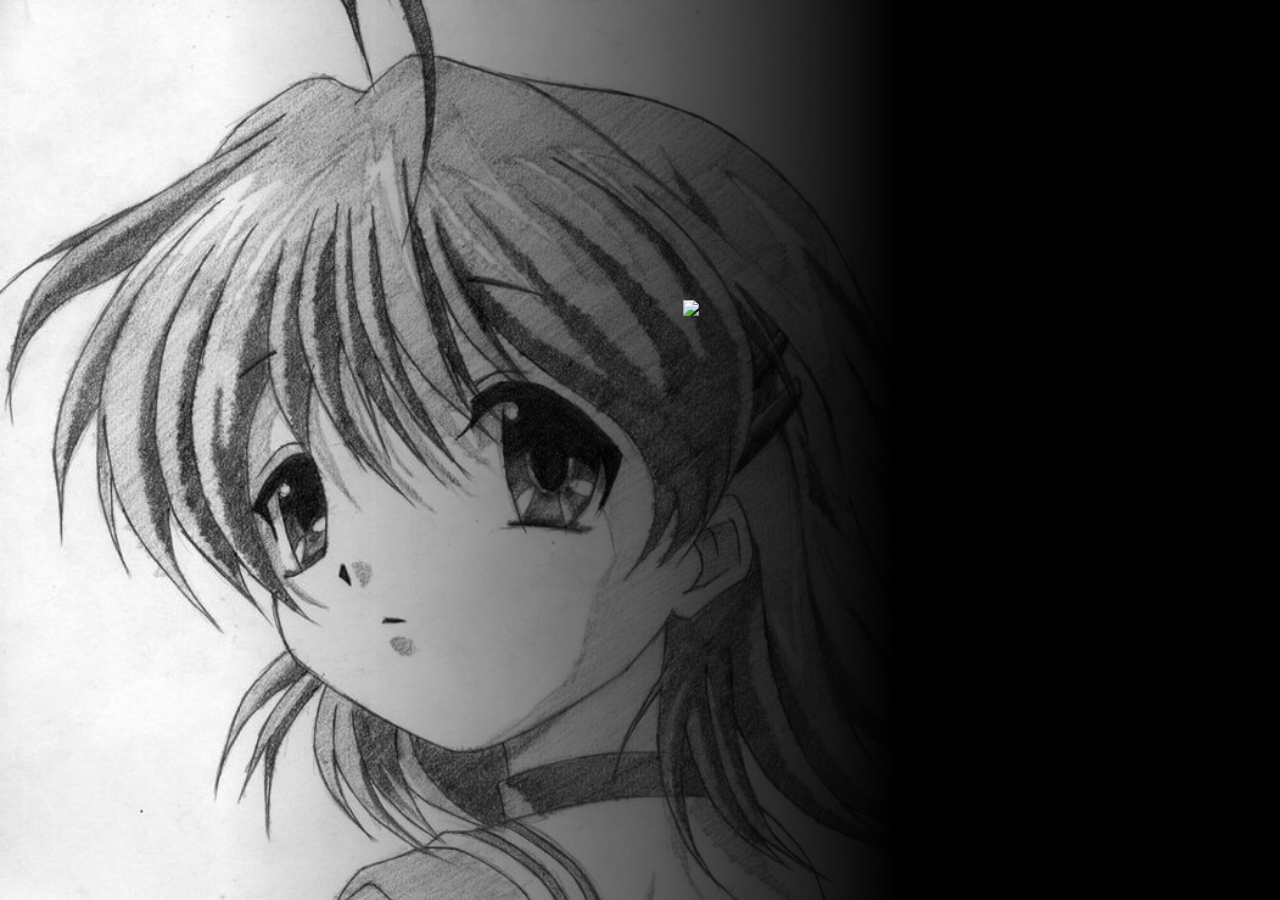
==== index.html @ e8d38710 "Add files via upload" ====
<!DOCTYPE html>
<html lang="en">
<head>
    <meta charset="UTF-8">
    <meta name="viewport" content="width=device-width, initial-scale=1.0">
    <title>Clannad - Landing Page</title>
    <link rel="stylesheet" href="style.css">
</head>
<body>
    <img src="Logo.png" id="Logo">
</body>
</html>
---- style.css ----
html,body{
    width: 100%;
    height: 100%;
    padding: 0;
    margin: 0;
    
}

@media only screen and (max-width:1366px){
body{
    background: linear-gradient(to right,transparent 25%,black),url(BG.jpg) no-repeat;
    background-color: black;
    background-size: 50%;

    
}

#Logo{
    margin: 100px 800px;
}
}

@media only screen and (max-width:740px) and (orientation:landscape){
    body{
        background: linear-gradient(to right,transparent 25%,black),url(BG.jpg) no-repeat;
        background-color: black;
        background-size: 50%;
    
        
    }
    
    #Logo{
        width: 50%;
        margin: 100px 360px;
    }
    }

@media only screen and (max-width:915px) and (orientation:landscape){
    body{
            background: linear-gradient(to right,transparent 25%,black),url(BG.jpg) no-repeat;
            background-color: black;
            background-size: 50%;
        
            
        }
        
    #Logo{
            width: 50%;
            margin: 100px 460px;
        }
    }

@media only screen and (max-width:1024px) and (orientation:landscape){
        body{
            background: linear-gradient(to right,transparent 25%,black),url(BG.jpg) no-repeat;
            background-color: black;
            background-size: 60%;
        
            
        }
        
        #Logo{
            width: 50%;
            margin: 256px 512px;
        }
        }

@media only screen and (max-width:1180px) and (orientation:landscape){
            body{
                background: linear-gradient(to right,transparent 25%,black),url(BG.jpg) no-repeat;
                background-color: black;
                background-size: 60%;
            
                
            }
            
            #Logo{
                width: 50%;
                margin: 256px 590px;
            }
            }

@media only screen and (max-width:1366px) and (orientation:landscape){
                body{
                    background: linear-gradient(to right,transparent 25%,black),url(BG.jpg) no-repeat;
                    background-color: black;
                    background-size: 70%;
                
                    
                }
                
                #Logo{
                    width: 50%;
                    margin: 300px 683px;
                }
                }

@media only screen and (width:882px) and (orientation:landscape){
                    body{
                        background: linear-gradient(to right,transparent 25%,black),url(BG.jpg) no-repeat;
                        background-color: black;
                        background-size: 40%;
                    
                        
                    }
                    
                    #Logo{
                        width: 50%;
                        margin: 100px 365px;
                    }
                    }

@media only screen and (width:720px) and (orientation:landscape){
                        body{
                            background: linear-gradient(to right,transparent 25%,black),url(BG.jpg) no-repeat;
                            background-color: black;
                            background-size: 70%;
                        
                            
                        }
                        
                        #Logo{
                            width: 40%;
                            margin: 100px 415px;
                        }
                        }

@media only screen and (max-width:320px){
                            body{
                                background: linear-gradient(to right,transparent 25%,black),url(BG.jpg) no-repeat;
                                background-color: black;
                                background-size: 130%;
                            
                                
                            }
                            
                            #Logo{
                                width: 50%;
                                margin: 10px 150px
                            }
                            }

@media only screen and (max-width:425px){
                                body{
                                    background: linear-gradient(to right,transparent 25%,black),url(BG.jpg) no-repeat;
                                    background-color: black;
                                    background-size: 80%;
                                
                                    
                                }
                                
                                #Logo{
                                    width: 50%;
                                    margin: 75px 180px;
                                }
                                }
@media only screen and (max-width:768px){
                                    body{
                                        background: linear-gradient(to right,transparent 25%,black),url(BG.jpg) no-repeat;
                                        background-color: black;
                                        background-size: 40%;
                                    
                                        
                                    }
                                    
                                    #Logo{
                                        width: 50%;
                                        margin: 75px 350px;
                                    }
                                    }
@media only screen and (max-width:1024px){
                                        body{
                                            background: linear-gradient(to right,transparent 25%,black),url(BG.jpg) no-repeat;
                                            background-color: black;
                                            background-size: 30%;
                                        
                                            
                                        }
                                        
                                        #Logo{
                                            width: 50%;
                                            margin: 75px 400px;
                                        }
                                        }
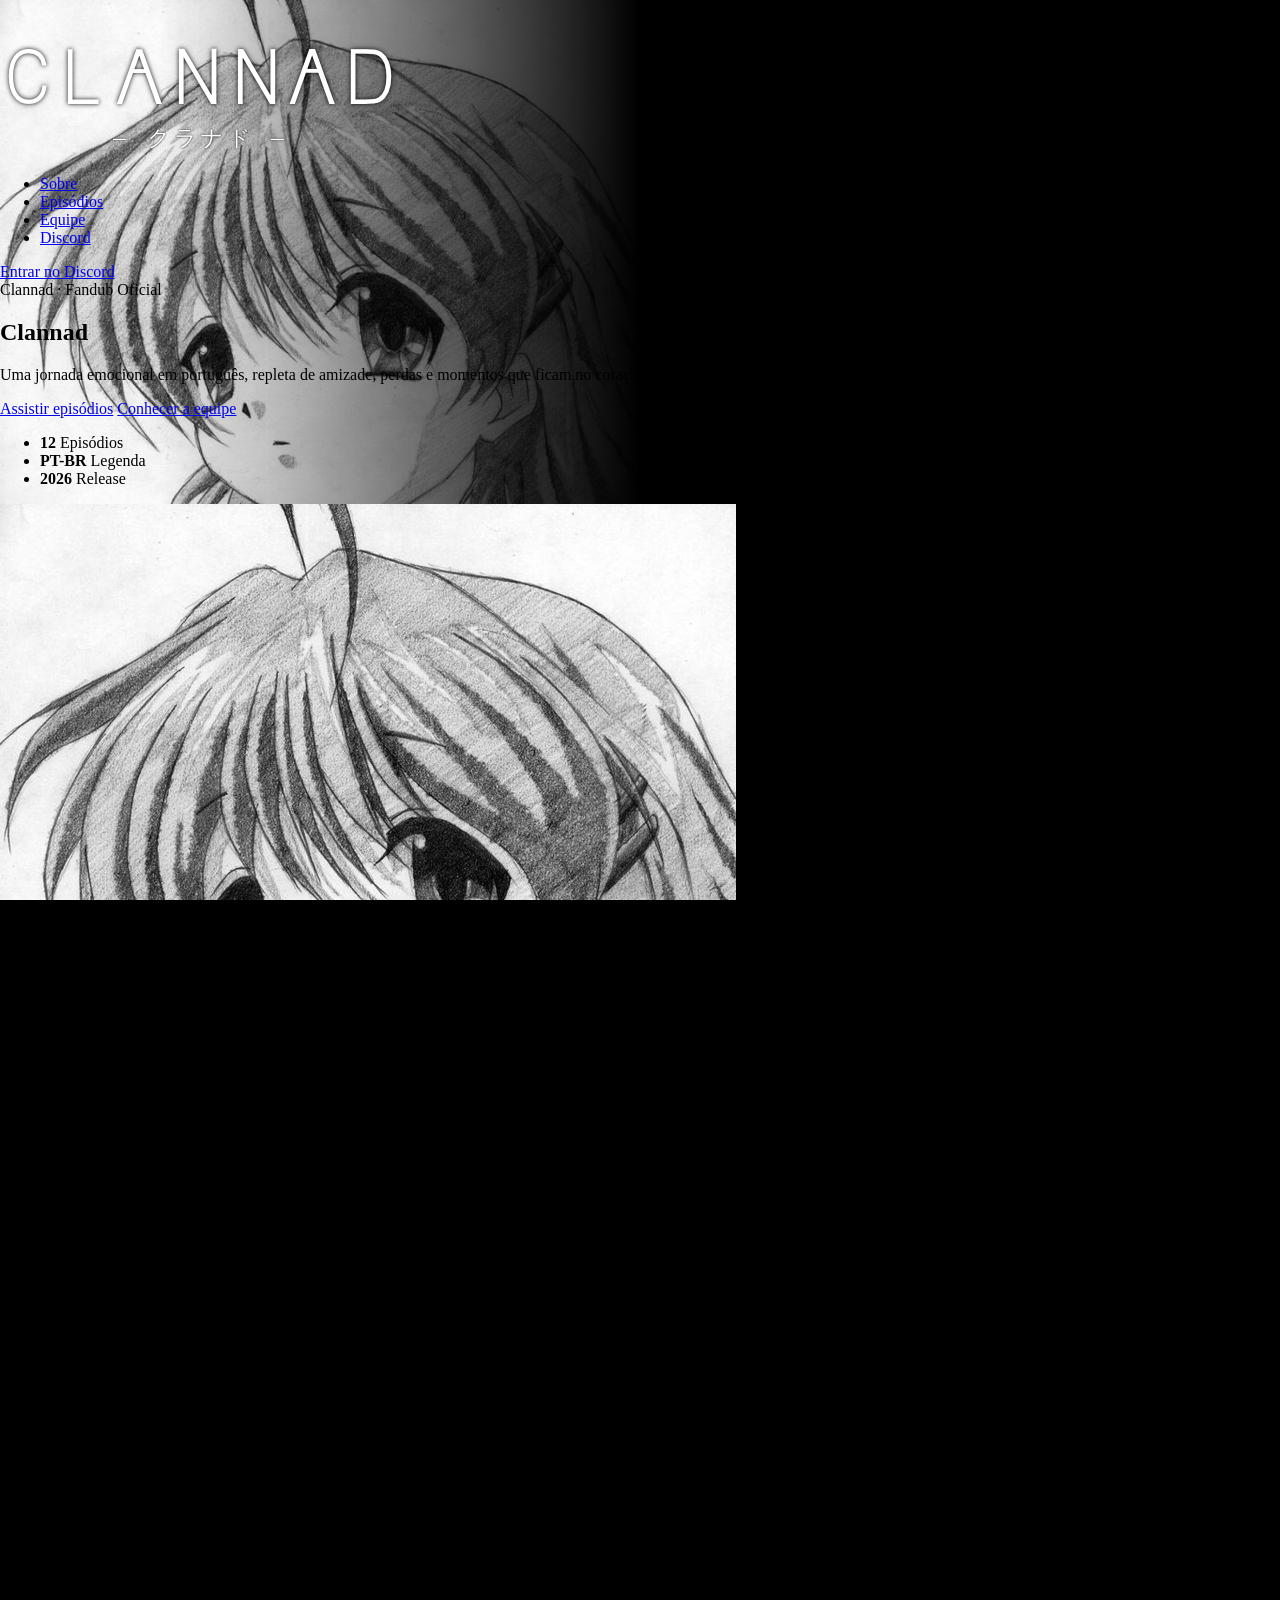
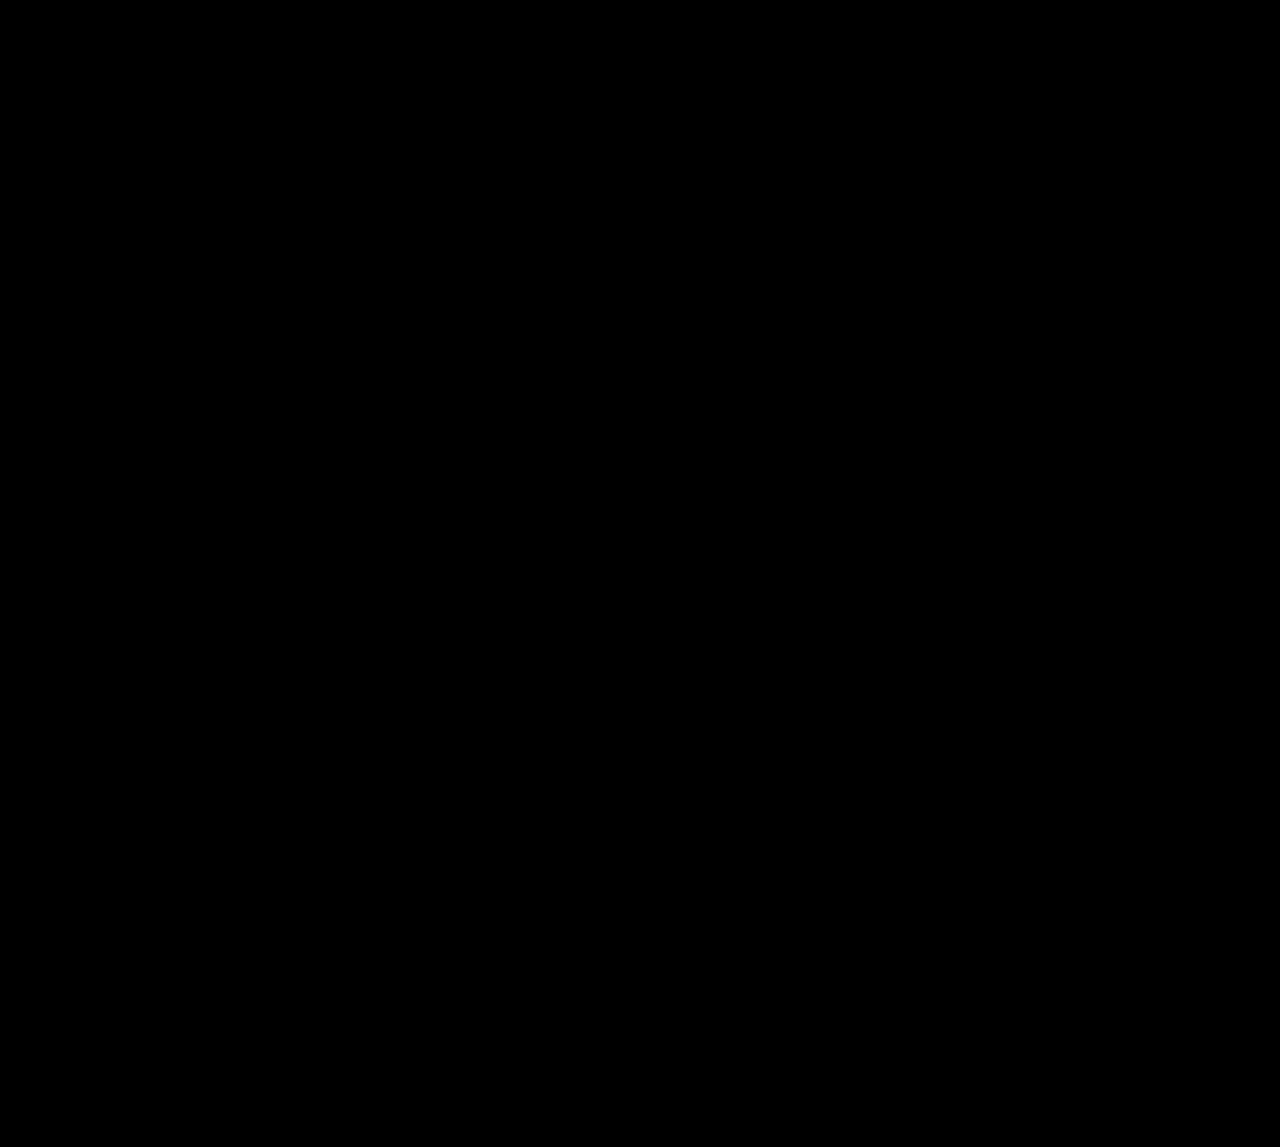
==== commit 78e573fb: "Update index.html" ====
--- a/index.html
+++ b/index.html
@@ -1,12 +1,166 @@
 <!DOCTYPE html>
-<html lang="en">
+<html lang="pt-BR">
 <head>
     <meta charset="UTF-8">
     <meta name="viewport" content="width=device-width, initial-scale=1.0">
-    <title>Clannad - Landing Page</title>
+    <title>Clannad Fandub Oficial</title>
     <link rel="stylesheet" href="style.css">
 </head>
 <body>
-    <img src="Logo.png" id="Logo">
+    <div class="page">
+        <header class="site-header" id="topo">
+            <a class="brand" href="#topo" aria-label="Clannad Fandub Oficial">
+                <img src="Logo.png" alt="Clannad Fandub Oficial" class="logo">
+            </a>
+
+            <nav class="nav" aria-label="Navegação principal">
+                <ul>
+                    <li><a href="#sobre">Sobre</a></li>
+                    <li><a href="#episodios">Episódios</a></li>
+                    <li><a href="#equipe">Equipe</a></li>
+                    <li><a href="#discord">Discord</a></li>
+                </ul>
+            </nav>
+
+            <a class="button button-outline" href="https://discord.gg/mNWJQAfmnJ" target="_blank" rel="noopener noreferrer">Entrar no Discord</a>
+        </header>
+
+        <main>
+            <section class="hero" id="home">
+                <div class="hero-copy">
+                    <span class="eyebrow">Clannad · Fandub Oficial</span>
+                    <h1>Clannad</h1>
+                    <p class="subtitle">
+                        Uma jornada emocional em português, repleta de amizade, perdas e momentos
+                        que ficam no coração.
+                    </p>
+
+                    <div class="hero-actions">
+                        <a class="button button-primary" href="#episodios">Assistir episódios</a>
+                        <a class="button button-secondary" href="#equipe">Conhecer a equipe</a>
+                    </div>
+
+                    <ul class="hero-metadata" aria-label="Informações do projeto">
+                        <li>
+                            <strong>12</strong>
+                            <span>Episódios</span>
+                        </li>
+                        <li>
+                            <strong>PT-BR</strong>
+                            <span>Legenda</span>
+                        </li>
+                        <li>
+                            <strong>2026</strong>
+                            <span>Release</span>
+                        </li>
+                    </ul>
+                </div>
+
+                <div class="hero-card" aria-label="Capa da produção Clannad Fandub">
+                    <img src="BG.jpg" alt="Ilustração de Clannad">
+                    <div class="card-caption">
+                        <span>Projeto em andamento</span>
+                        <strong>Tomoyo After • Edição em revisão</strong>
+                    </div>
+                </div>
+            </section>
+
+            <section class="section about" id="sobre">
+                <div class="section-heading">
+                    <span class="eyebrow">Sobre o projeto</span>
+                    <h2>O universo de Clannad, traduzido com alma.</h2>
+                </div>
+
+                <div class="about-grid">
+                    <article class="about-card">
+                        <h3>Tradução fiel</h3>
+                        <p>
+                            Cada diálogo é revisado para preservar o tom emocional, os detalhes da
+                            cultura japonesa e a essência das cenas mais marcantes.
+                        </p>
+                    </article>
+                    <article class="about-card">
+                        <h3>Qualidade de exibição</h3>
+                        <p>
+                            Edição, timing e cartas com cuidados especiais para garantir uma experiência
+                            fluida e agradável em qualquer plataforma.
+                        </p>
+                    </article>
+                    <article class="about-card">
+                        <h3>Comunidade ativa</h3>
+                        <p>
+                            O servidor é o espaço para discussões, lançamentos, ideias e interação com
+                            a equipe por trás da produção.
+                        </p>
+                    </article>
+                </div>
+            </section>
+
+            <section class="section release" id="episodios">
+                <div class="release-panel">
+                    <div class="section-heading release-heading">
+                        <span class="eyebrow">Episódios</span>
+                        <h2>Calendário de lançamento</h2>
+                    </div>
+
+                    <div class="timeline">
+                        <article class="episode-card">
+                            <span class="episode-number">01</span>
+                            <h3>O começo da primavera</h3>
+                            <p>Tomoya e Nagisa iniciam um caminho que mudará para sempre o rumo de suas vidas.</p>
+                        </article>
+                        <article class="episode-card">
+                            <span class="episode-number">02</span>
+                            <h3>O caminho para a felicidade</h3>
+                            <p>Novos laços surgem enquanto a amizade e a esperança ganham força no grupo.</p>
+                        </article>
+                        <article class="episode-card">
+                            <span class="episode-number">03</span>
+                            <h3>As pequenas jornadas</h3>
+                            <p>Momentos simples, mas profundamente significativos, revelam o coração da história.</p>
+                        </article>
+                    </div>
+                </div>
+            </section>
+
+            <section class="section team" id="equipe">
+                <div class="section-heading">
+                    <span class="eyebrow">Equipe</span>
+                    <h2>Quem faz parte da produção</h2>
+                </div>
+
+                <div class="team-grid">
+                    <a class="team-card" href="dubladores.html">
+                        <span class="team-role">Dubladores</span>
+                        <h3>Yuki</h3>
+                    </a>
+                    <a class="team-card" href="editor.html">
+                        <span class="team-role">Editor</span>
+                        <h3>Haru</h3>
+                    </a>
+                    <a class="team-card" href="roteiristas.html">
+                        <span class="team-role">Roteiristas</span>
+                        <h3>Rin</h3>
+                    </a>
+                    <a class="team-card" href="revisores.html">
+                        <span class="team-role">Revisores</span>
+                        <h3>Mai</h3>
+                    </a>
+                </div>
+            </section>
+
+            <section class="section cta" id="discord">
+                <div class="cta-panel">
+                    <span class="eyebrow">Comunidade</span>
+                    <h2>Junte-se à nossa comunidade</h2>
+                    <p>
+                        Fique por dentro dos lançamentos, participe das discussões e acompanhe os bastidores
+                        da produção.
+                    </p>
+                    <a class="button button-primary" href="https://discord.gg/mNWJQAfmnJ">Acessar servidor</a>
+                </div>
+            </section>
+        </main>
+    </div>
 </body>
-</html>+</html>
--- a/style.css
+++ b/style.css
@@ -3,6 +3,7 @@
     height: 100%;
     padding: 0;
     margin: 0;
+    overflow:hidden;
     
 }
 
@@ -182,7 +183,20 @@
                                             margin: 75px 400px;
                                         }
                                         }
-                        
-                    
-                        
-            +@media only screen and (max-width:2400px) and (orientation:landscape){
+                                            body{
+                                                background: linear-gradient(to right,transparent 25%,black),url(BG.jpg) no-repeat;
+                                                background-color: black;
+                                                background-size: 50%;
+                                            
+                                                
+                                            }
+                                            
+                                            #Logo{
+                                                width: 50%;
+                                                margin: 100px 450px;
+                                            }
+                                            }  
+                    
+                        
+            
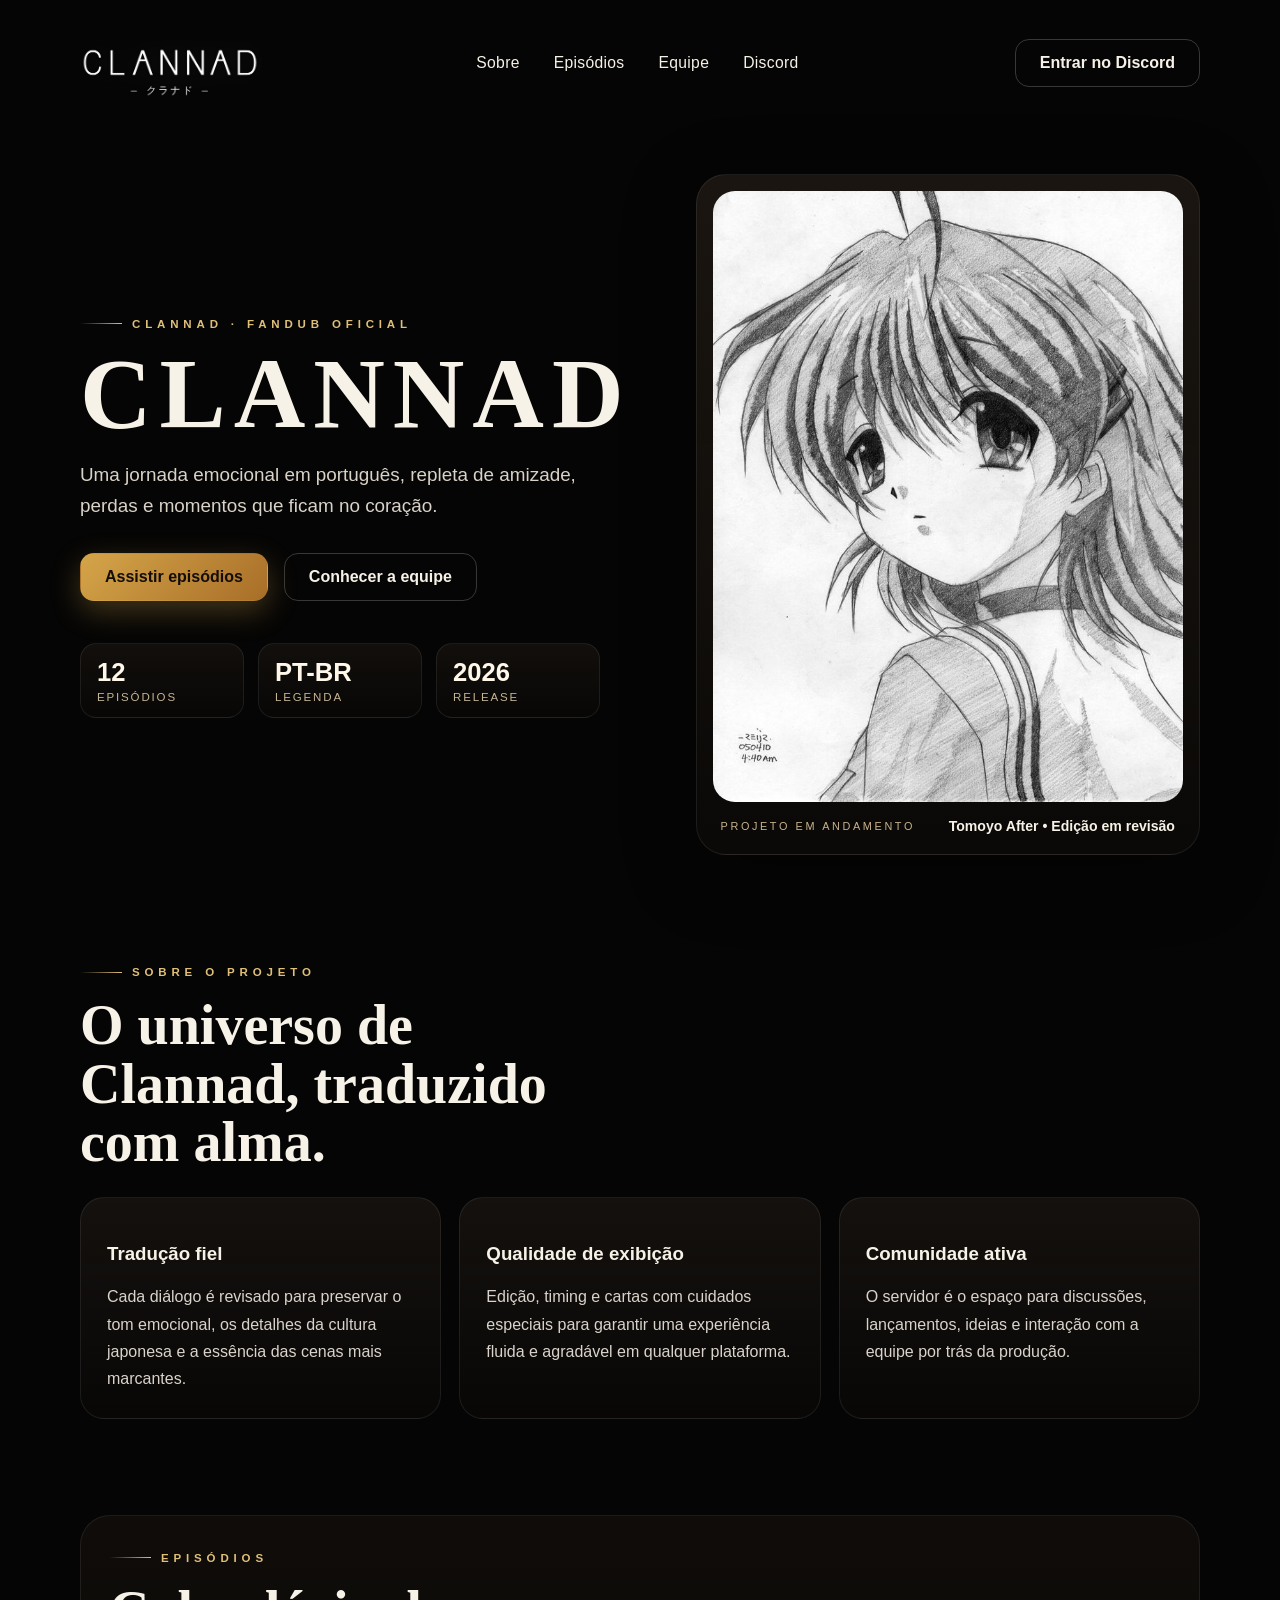
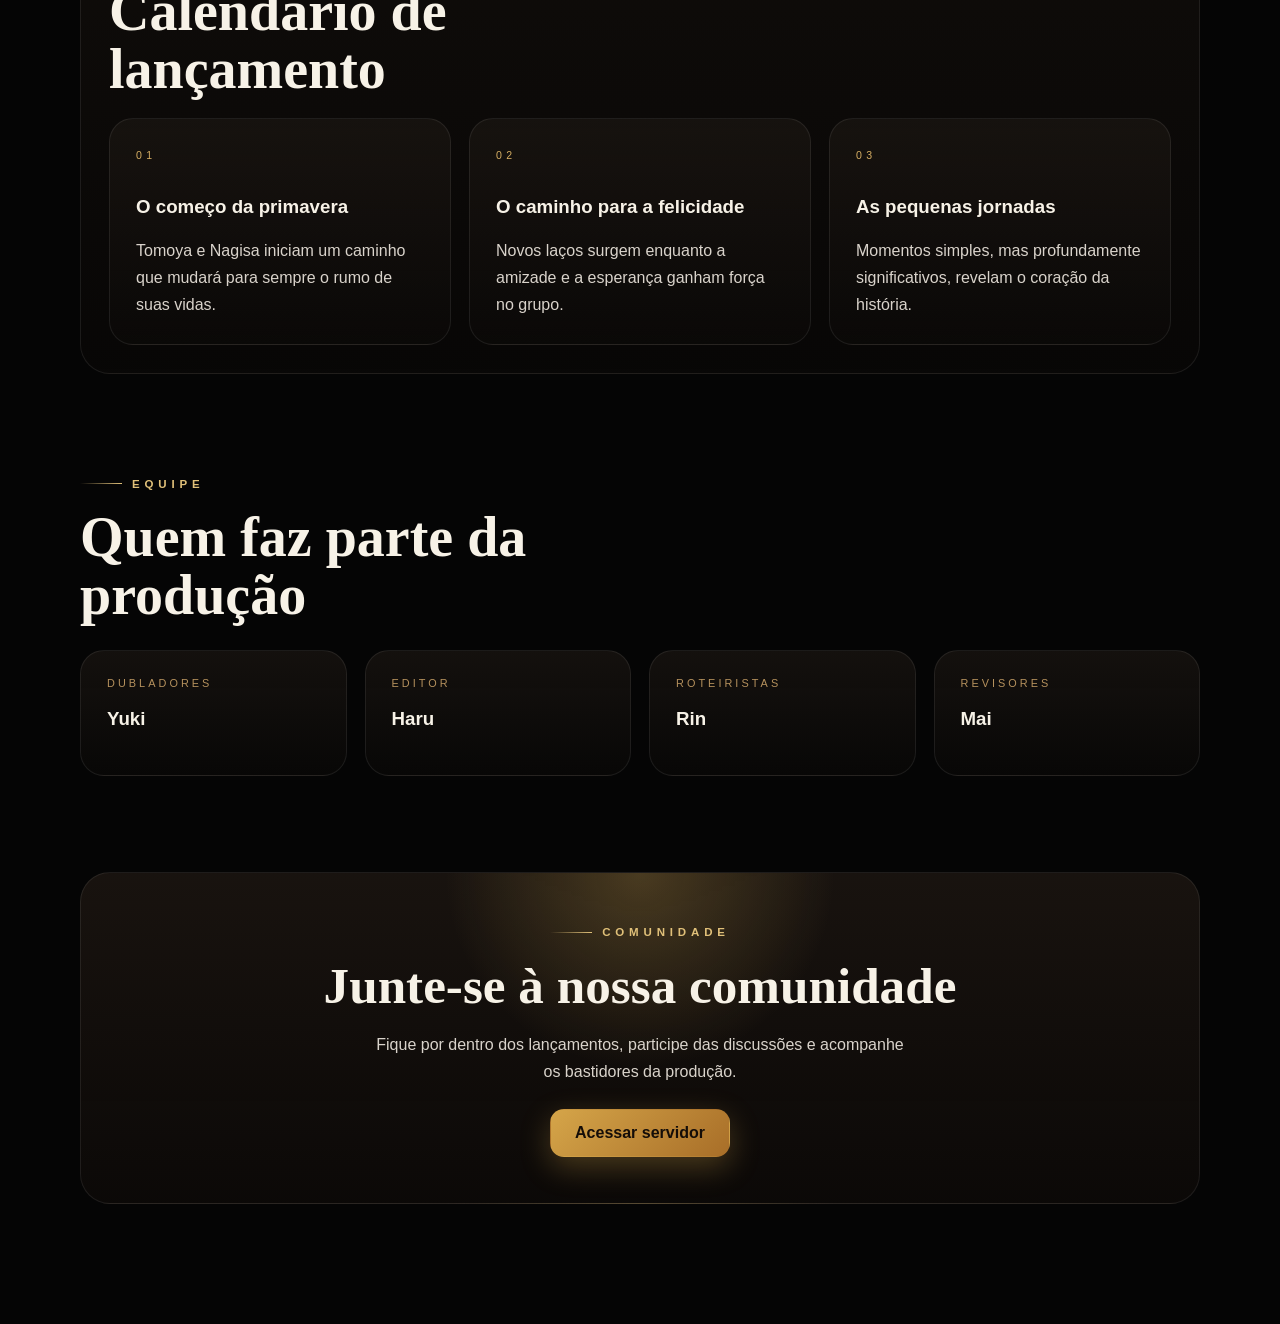
==== commit 39dbe284: "Update index.html" ====
--- a/index.html
+++ b/index.html
@@ -163,4 +163,4 @@
         </main>
     </div>
 </body>
-</html>
+</html>
--- a/style.css
+++ b/style.css
@@ -1,202 +1,411 @@
-html,body{
+html,
+body {
     width: 100%;
-    height: 100%;
+    min-height: 100%;
     padding: 0;
     margin: 0;
-    overflow:hidden;
-    
-}
-
-@media only screen and (max-width:1366px){
-body{
-    background: linear-gradient(to right,transparent 25%,black),url(BG.jpg) no-repeat;
-    background-color: black;
-    background-size: 50%;
-
-    
-}
-
-#Logo{
-    margin: 100px 800px;
-}
-}
-
-@media only screen and (max-width:740px) and (orientation:landscape){
-    body{
-        background: linear-gradient(to right,transparent 25%,black),url(BG.jpg) no-repeat;
-        background-color: black;
-        background-size: 50%;
-    
-        
-    }
-    
-    #Logo{
-        width: 50%;
-        margin: 100px 360px;
-    }
-    }
-
-@media only screen and (max-width:915px) and (orientation:landscape){
-    body{
-            background: linear-gradient(to right,transparent 25%,black),url(BG.jpg) no-repeat;
-            background-color: black;
-            background-size: 50%;
-        
-            
-        }
-        
-    #Logo{
-            width: 50%;
-            margin: 100px 460px;
-        }
-    }
-
-@media only screen and (max-width:1024px) and (orientation:landscape){
-        body{
-            background: linear-gradient(to right,transparent 25%,black),url(BG.jpg) no-repeat;
-            background-color: black;
-            background-size: 60%;
-        
-            
-        }
-        
-        #Logo{
-            width: 50%;
-            margin: 256px 512px;
-        }
-        }
-
-@media only screen and (max-width:1180px) and (orientation:landscape){
-            body{
-                background: linear-gradient(to right,transparent 25%,black),url(BG.jpg) no-repeat;
-                background-color: black;
-                background-size: 60%;
-            
-                
-            }
-            
-            #Logo{
-                width: 50%;
-                margin: 256px 590px;
-            }
-            }
-
-@media only screen and (max-width:1366px) and (orientation:landscape){
-                body{
-                    background: linear-gradient(to right,transparent 25%,black),url(BG.jpg) no-repeat;
-                    background-color: black;
-                    background-size: 70%;
-                
-                    
-                }
-                
-                #Logo{
-                    width: 50%;
-                    margin: 300px 683px;
-                }
-                }
-
-@media only screen and (width:882px) and (orientation:landscape){
-                    body{
-                        background: linear-gradient(to right,transparent 25%,black),url(BG.jpg) no-repeat;
-                        background-color: black;
-                        background-size: 40%;
-                    
-                        
-                    }
-                    
-                    #Logo{
-                        width: 50%;
-                        margin: 100px 365px;
-                    }
-                    }
-
-@media only screen and (width:720px) and (orientation:landscape){
-                        body{
-                            background: linear-gradient(to right,transparent 25%,black),url(BG.jpg) no-repeat;
-                            background-color: black;
-                            background-size: 70%;
-                        
-                            
-                        }
-                        
-                        #Logo{
-                            width: 40%;
-                            margin: 100px 415px;
-                        }
-                        }
-
-@media only screen and (max-width:320px){
-                            body{
-                                background: linear-gradient(to right,transparent 25%,black),url(BG.jpg) no-repeat;
-                                background-color: black;
-                                background-size: 130%;
-                            
-                                
-                            }
-                            
-                            #Logo{
-                                width: 50%;
-                                margin: 10px 150px
-                            }
-                            }
-
-@media only screen and (max-width:425px){
-                                body{
-                                    background: linear-gradient(to right,transparent 25%,black),url(BG.jpg) no-repeat;
-                                    background-color: black;
-                                    background-size: 80%;
-                                
-                                    
-                                }
-                                
-                                #Logo{
-                                    width: 50%;
-                                    margin: 75px 180px;
-                                }
-                                }
-@media only screen and (max-width:768px){
-                                    body{
-                                        background: linear-gradient(to right,transparent 25%,black),url(BG.jpg) no-repeat;
-                                        background-color: black;
-                                        background-size: 40%;
-                                    
-                                        
-                                    }
-                                    
-                                    #Logo{
-                                        width: 50%;
-                                        margin: 75px 350px;
-                                    }
-                                    }
-@media only screen and (max-width:1024px){
-                                        body{
-                                            background: linear-gradient(to right,transparent 25%,black),url(BG.jpg) no-repeat;
-                                            background-color: black;
-                                            background-size: 30%;
-                                        
-                                            
-                                        }
-                                        
-                                        #Logo{
-                                            width: 50%;
-                                            margin: 75px 400px;
-                                        }
-                                        }
-@media only screen and (max-width:2400px) and (orientation:landscape){
-                                            body{
-                                                background: linear-gradient(to right,transparent 25%,black),url(BG.jpg) no-repeat;
-                                                background-color: black;
-                                                background-size: 50%;
-                                            
-                                                
-                                            }
-                                            
-                                            #Logo{
-                                                width: 50%;
-                                                margin: 100px 450px;
-                                            }
-                                            }  
-                    
-                        
-            
+    overflow-x: hidden;
+    background: #050505;
+}
+
+body {
+    position: relative;
+    color: #f7f2e7;
+    font-family: 'Segoe UI', 'Helvetica Neue', Arial, sans-serif;
+}
+
+body::before {
+    content: '';
+    position: fixed;
+    inset: 0;
+    background:
+        radial-gradient(circle at 18% 18%, rgba(222, 180, 87, 0.4), transparent 14%),
+        radial-gradient(circle at 80% 20%, rgba(170, 37, 37, 0.35), transparent 14%),
+        linear-gradient(90deg, rgba(8, 6, 6, 0.94) 0%, rgba(8, 6, 6, 0.72) 42%, rgba(8, 6, 6, 0.56) 58%, rgba(8, 6, 6, 0.88) 100%);
+    z-index: -2;
+}
+
+body::after {
+    content: '';
+    position: fixed;
+    inset: 0;
+    background: url('BG.jpg') center right / cover no-repeat;
+    opacity: 0.34;
+    filter: saturate(1.15) brightness(0.55) contrast(1.08);
+    z-index: -3;
+}
+
+.page {
+    width: min(1120px, calc(100vw - 64px));
+    margin: 0 auto;
+    padding-bottom: 72px;
+}
+
+.site-header {
+    display: flex;
+    align-items: center;
+    justify-content: space-between;
+    gap: 24px;
+    padding: 28px 0;
+}
+
+.brand {
+    display: flex;
+    align-items: center;
+}
+
+.logo {
+    width: 180px;
+    filter: drop-shadow(0 0 14px rgba(255, 255, 255, 0.08));
+}
+
+.nav ul {
+    display: flex;
+    align-items: center;
+    gap: 34px;
+    margin: 0;
+    padding: 0;
+    list-style: none;
+}
+
+.nav a {
+    color: #f7f2e7;
+    text-decoration: none;
+    font-size: 0.98rem;
+    letter-spacing: 0.02em;
+}
+
+.nav a:hover,
+.nav a:focus-visible {
+    color: #f2d6a2;
+}
+
+.button {
+    display: inline-flex;
+    align-items: center;
+    justify-content: center;
+    padding: 14px 24px;
+    border-radius: 14px;
+    font-weight: 600;
+    text-decoration: none;
+    border: 1px solid transparent;
+    transition: transform 0.2s ease, box-shadow 0.2s ease;
+}
+
+.button:hover,
+.button:focus-visible {
+    transform: translateY(-2px);
+}
+
+.button-primary {
+    background: linear-gradient(135deg, #d5a549, #a86e28);
+    color: #140d08;
+    box-shadow: 0 10px 30px rgba(213, 165, 73, 0.3);
+}
+
+.button-secondary,
+.button-outline {
+    border-color: rgba(255, 255, 255, 0.2);
+    background: transparent;
+    color: #f7f2e7;
+}
+
+.hero {
+    display: grid;
+    grid-template-columns: 1.05fr 0.95fr;
+    align-items: center;
+    gap: 58px;
+    padding: 48px 0 56px;
+}
+
+.hero-copy {
+    max-width: 520px;
+}
+
+.eyebrow {
+    display: inline-flex;
+    align-items: center;
+    gap: 10px;
+    margin-bottom: 18px;
+    font-size: 0.72rem;
+    font-weight: 700;
+    letter-spacing: 0.42em;
+    text-transform: uppercase;
+    color: #e0c079;
+}
+
+.eyebrow::before {
+    content: '';
+    width: 42px;
+    height: 1px;
+    background: linear-gradient(90deg, transparent, #e0c079);
+}
+
+.hero h1 {
+    margin: 0;
+    font-family: Georgia, 'Times New Roman', serif;
+    font-size: clamp(4.2rem, 10vw, 6.2rem);
+    line-height: 0.92;
+    letter-spacing: 0.08em;
+    text-transform: uppercase;
+}
+
+.subtitle {
+    margin: 20px 0 0;
+    font-size: 1.18rem;
+    line-height: 1.65;
+    color: #d9d2c7;
+}
+
+.hero-actions {
+    display: flex;
+    align-items: center;
+    gap: 16px;
+    margin: 32px 0 42px;
+}
+
+.hero-metadata {
+    display: grid;
+    grid-template-columns: repeat(3, minmax(0, 1fr));
+    gap: 14px;
+    padding: 0;
+    margin: 0;
+    list-style: none;
+}
+
+.hero-metadata li {
+    padding: 14px 16px;
+    background: linear-gradient(180deg, rgba(30, 24, 18, 0.55), rgba(20, 16, 12, 0.22));
+    border: 1px solid rgba(255, 255, 255, 0.08);
+    border-radius: 16px;
+}
+
+.hero-metadata strong {
+    display: block;
+    font-size: 1.6rem;
+    color: #fff8ea;
+}
+
+.hero-metadata span {
+    display: block;
+    margin-top: 4px;
+    font-size: 0.72rem;
+    letter-spacing: 0.16em;
+    text-transform: uppercase;
+    color: #c4b593;
+}
+
+.hero-card {
+    padding: 16px;
+    background: linear-gradient(180deg, rgba(35, 28, 21, 0.72), rgba(20, 16, 12, 0.42));
+    border: 1px solid rgba(255, 255, 255, 0.08);
+    border-radius: 30px;
+    box-shadow: 0 18px 70px rgba(0, 0, 0, 0.35);
+}
+
+.hero-card img {
+    display: block;
+    width: 100%;
+    border-radius: 22px;
+}
+
+.card-caption {
+    display: flex;
+    align-items: center;
+    justify-content: space-between;
+    gap: 16px;
+    padding: 16px 8px 4px;
+}
+
+.card-caption span {
+    font-size: 0.68rem;
+    letter-spacing: 0.24em;
+    text-transform: uppercase;
+    color: #c7b28c;
+}
+
+.card-caption strong {
+    font-size: 0.88rem;
+}
+
+.section {
+    padding: 48px 0;
+}
+
+.section-heading {
+    max-width: 520px;
+    margin-bottom: 26px;
+}
+
+.section-heading h2 {
+    margin: 0;
+    font-family: Georgia, 'Times New Roman', serif;
+    font-size: clamp(2.6rem, 6vw, 3.5rem);
+    line-height: 1.04;
+}
+
+.about-grid {
+    display: grid;
+    grid-template-columns: repeat(3, minmax(0, 1fr));
+    gap: 18px;
+}
+
+.about-card,
+.team-card,
+.episode-card {
+    padding: 26px;
+    background: linear-gradient(180deg, rgba(28, 23, 19, 0.68), rgba(14, 12, 10, 0.42));
+    border: 1px solid rgba(255, 255, 255, 0.08);
+    border-radius: 24px;
+}
+
+.team-card {
+    display: block;
+    color: inherit;
+    text-decoration: none;
+}
+
+.about-card p,
+.episode-card p,
+.cta p {
+    margin: 0;
+    line-height: 1.7;
+    color: #d9d3cb;
+}
+
+.release-panel {
+    padding: 28px;
+    background: linear-gradient(180deg, rgba(22, 17, 13, 0.6), rgba(14, 11, 9, 0.4));
+    border: 1px solid rgba(255, 255, 255, 0.08);
+    border-radius: 30px;
+}
+
+.release-heading {
+    margin-bottom: 20px;
+}
+
+.timeline {
+    display: grid;
+    grid-template-columns: repeat(3, minmax(0, 1fr));
+    gap: 18px;
+}
+
+.episode-number {
+    display: inline-block;
+    margin-bottom: 16px;
+    font-size: 0.66rem;
+    letter-spacing: 0.42em;
+    text-transform: uppercase;
+    color: #d5ad62;
+}
+
+.team-grid {
+    display: grid;
+    grid-template-columns: repeat(4, minmax(0, 1fr));
+    gap: 18px;
+}
+
+.team-role {
+    display: block;
+    margin-bottom: 10px;
+    font-size: 0.68rem;
+    letter-spacing: 0.28em;
+    text-transform: uppercase;
+    color: #b5915d;
+}
+
+.cta-panel {
+    padding: 46px 24px;
+    text-align: center;
+    background: radial-gradient(circle at top, rgba(222, 180, 87, 0.25), transparent 30%),
+        linear-gradient(180deg, rgba(30, 23, 18, 0.78), rgba(18, 13, 10, 0.52));
+    border: 1px solid rgba(255, 255, 255, 0.08);
+    border-radius: 30px;
+}
+
+.cta-panel h2 {
+    margin: 0;
+    font-family: Georgia, 'Times New Roman', serif;
+    font-size: clamp(2.4rem, 6vw, 3.2rem);
+}
+
+.cta-panel p {
+    width: min(540px, 100%);
+    margin: 16px auto 24px;
+}
+
+@media (max-width: 960px) {
+    .site-header {
+        flex-wrap: wrap;
+        justify-content: center;
+    }
+
+    .nav {
+        width: 100%;
+    }
+
+    .nav ul {
+        justify-content: center;
+        gap: 22px;
+    }
+
+    .hero {
+        grid-template-columns: 1fr;
+        gap: 36px;
+        padding-top: 28px;
+    }
+
+    .hero-copy {
+        max-width: 100%;
+    }
+
+    .about-grid,
+    .timeline,
+    .team-grid {
+        grid-template-columns: repeat(2, minmax(0, 1fr));
+    }
+}
+
+@media (max-width: 640px) {
+    .page {
+        width: min(100vw - 36px, 1120px);
+    }
+
+    .site-header {
+        padding: 20px 0;
+    }
+
+    .logo {
+        width: 140px;
+    }
+
+    .nav ul {
+        gap: 14px 18px;
+        flex-wrap: wrap;
+    }
+
+    .button-outline {
+        width: 100%;
+    }
+
+    .hero-actions {
+        flex-direction: column;
+        align-items: stretch;
+    }
+
+    .hero-metadata,
+    .about-grid,
+    .timeline,
+    .team-grid {
+        grid-template-columns: 1fr;
+    }
+
+    .section {
+        padding: 36px 0;
+    }
+
+    .release-panel {
+        padding: 20px;
+    }
+}
+
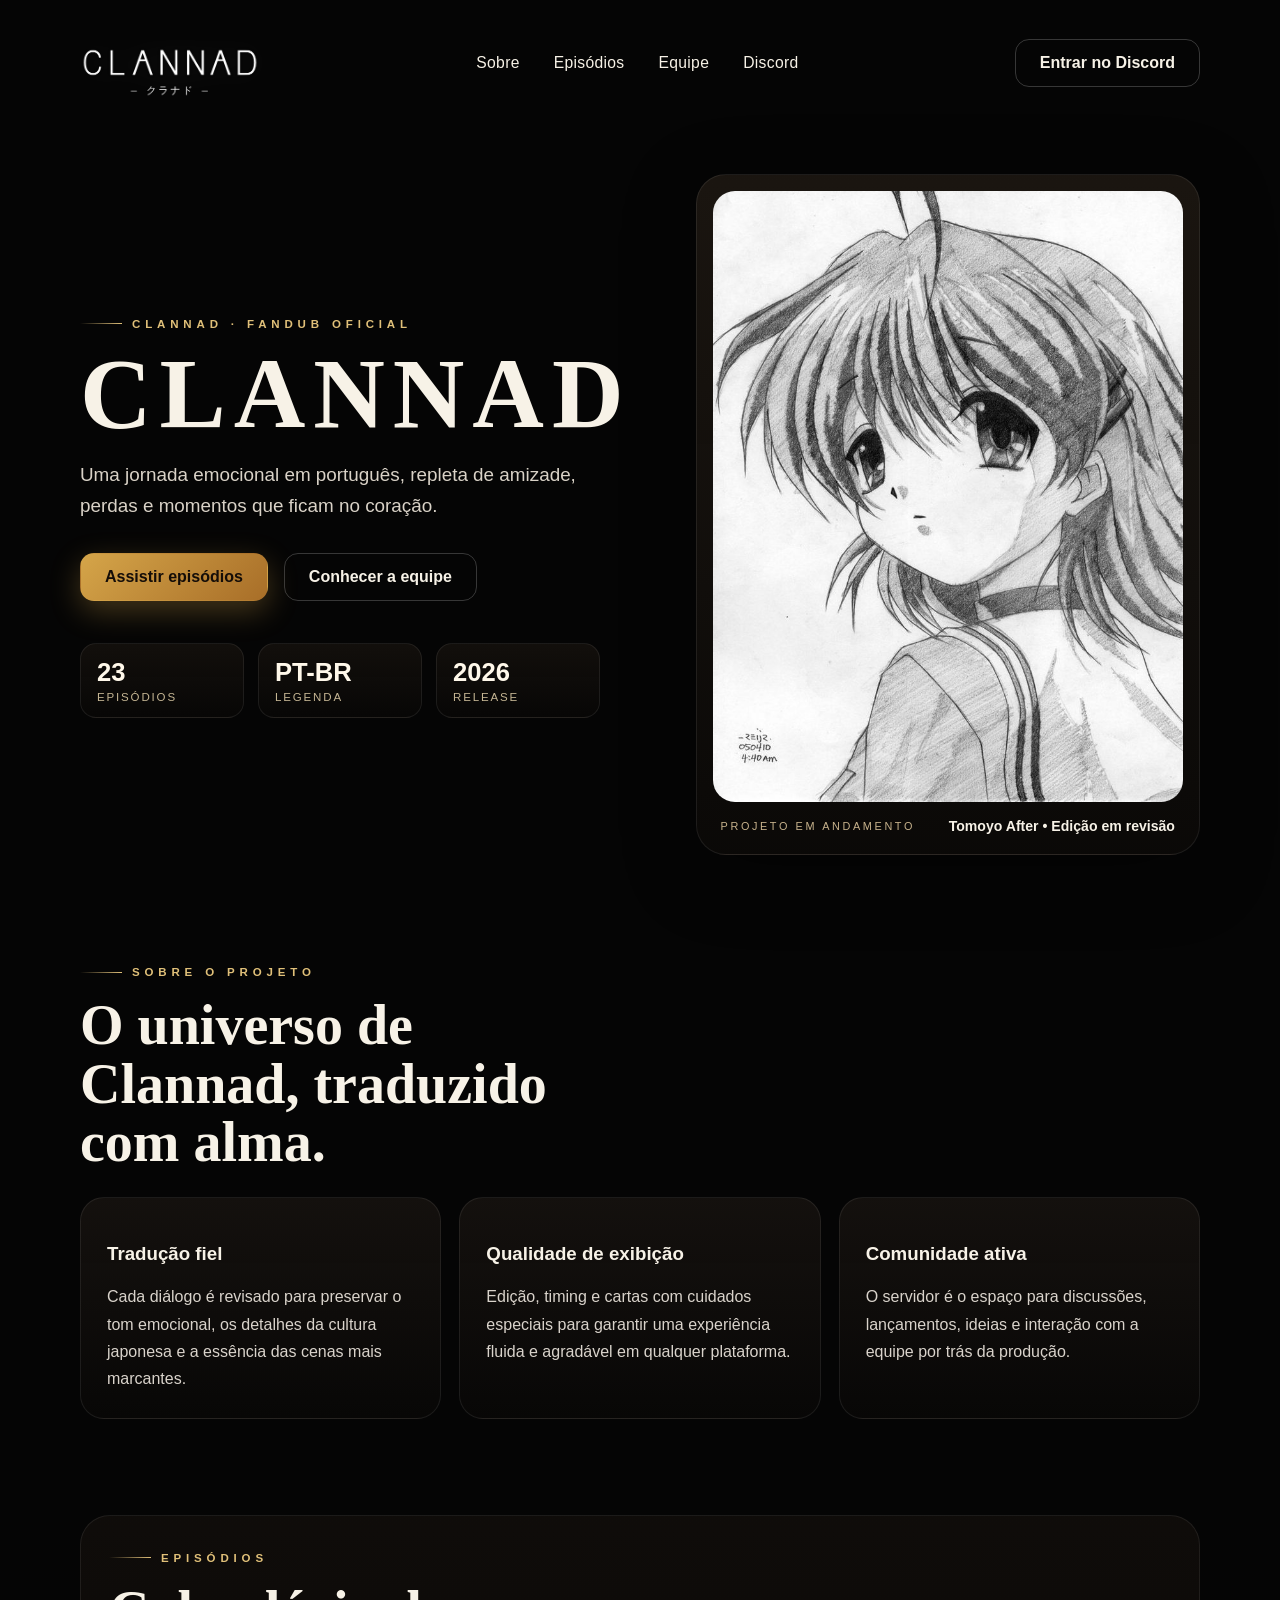
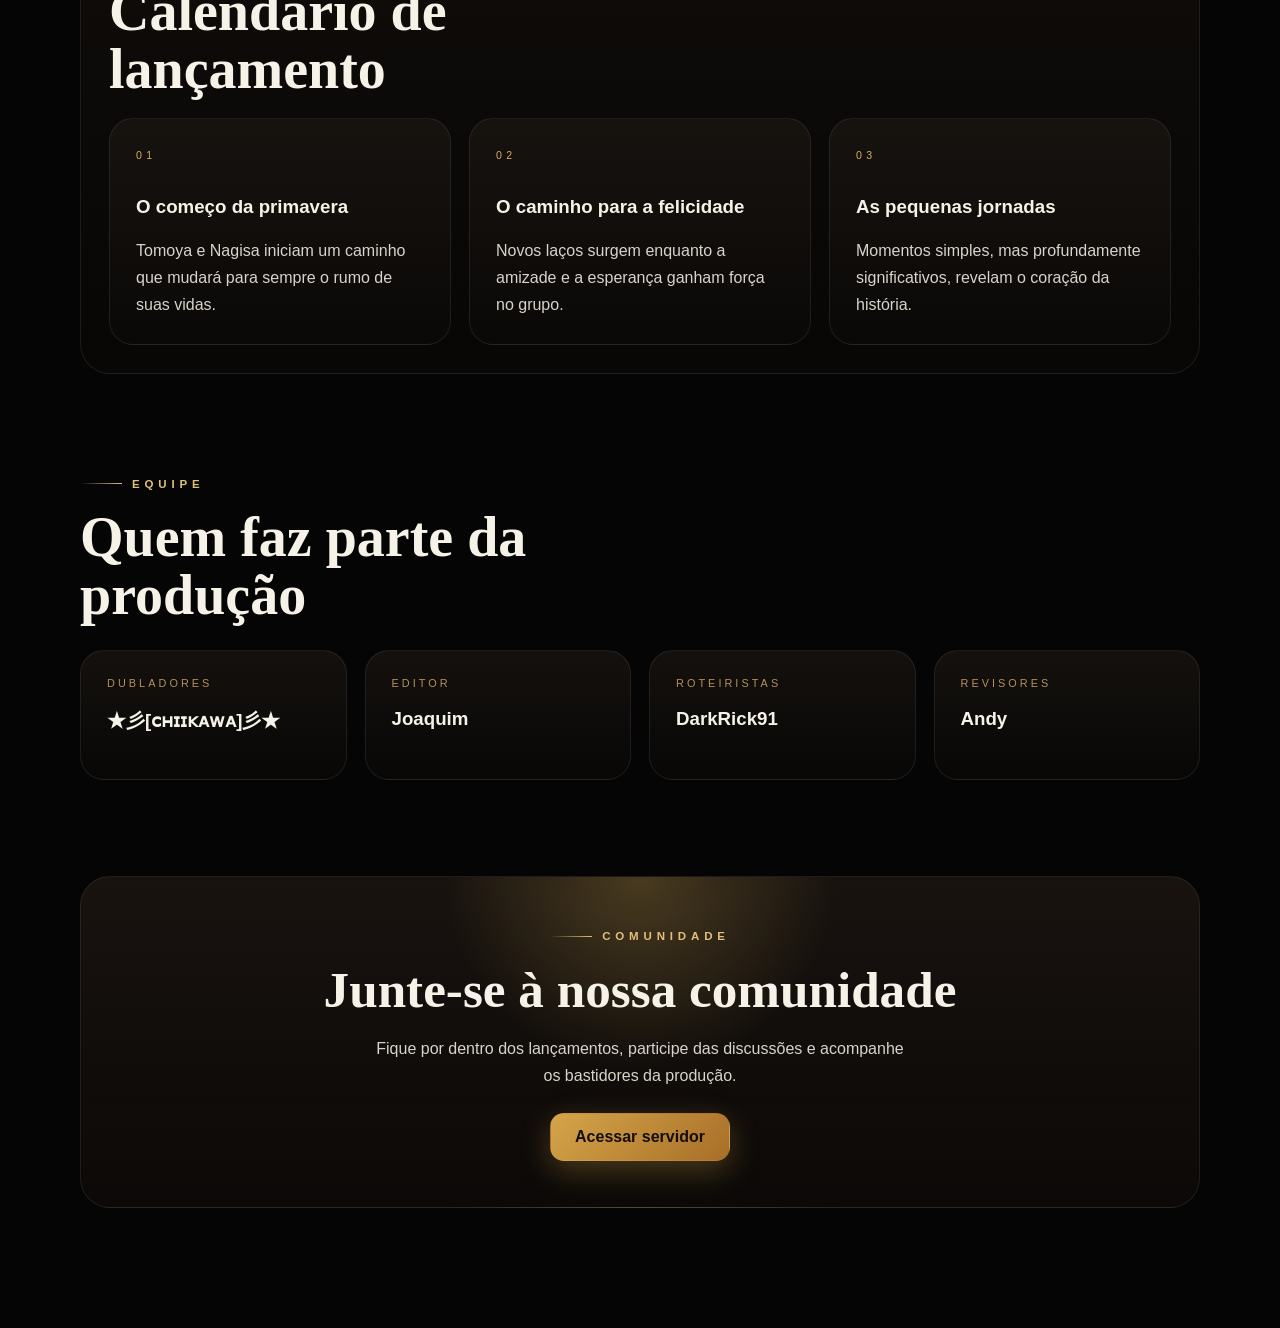
==== commit 73dac085: "Update index.html" ====
--- a/index.html
+++ b/index.html
@@ -42,7 +42,7 @@
 
                     <ul class="hero-metadata" aria-label="Informações do projeto">
                         <li>
-                            <strong>12</strong>
+                            <strong>23</strong>
                             <span>Episódios</span>
                         </li>
                         <li>
@@ -132,19 +132,19 @@
                 <div class="team-grid">
                     <a class="team-card" href="dubladores.html">
                         <span class="team-role">Dubladores</span>
-                        <h3>Yuki</h3>
+                        <h3>★彡[ᴄʜɪɪᴋᴀᴡᴀ]彡★</h3>
                     </a>
                     <a class="team-card" href="editor.html">
                         <span class="team-role">Editor</span>
-                        <h3>Haru</h3>
+                        <h3>Joaquim</h3>
                     </a>
                     <a class="team-card" href="roteiristas.html">
                         <span class="team-role">Roteiristas</span>
-                        <h3>Rin</h3>
+                        <h3>DarkRick91</h3>
                     </a>
                     <a class="team-card" href="revisores.html">
                         <span class="team-role">Revisores</span>
-                        <h3>Mai</h3>
+                        <h3>Andy</h3>
                     </a>
                 </div>
             </section>
@@ -163,4 +163,4 @@
         </main>
     </div>
 </body>
-</html>+</html>
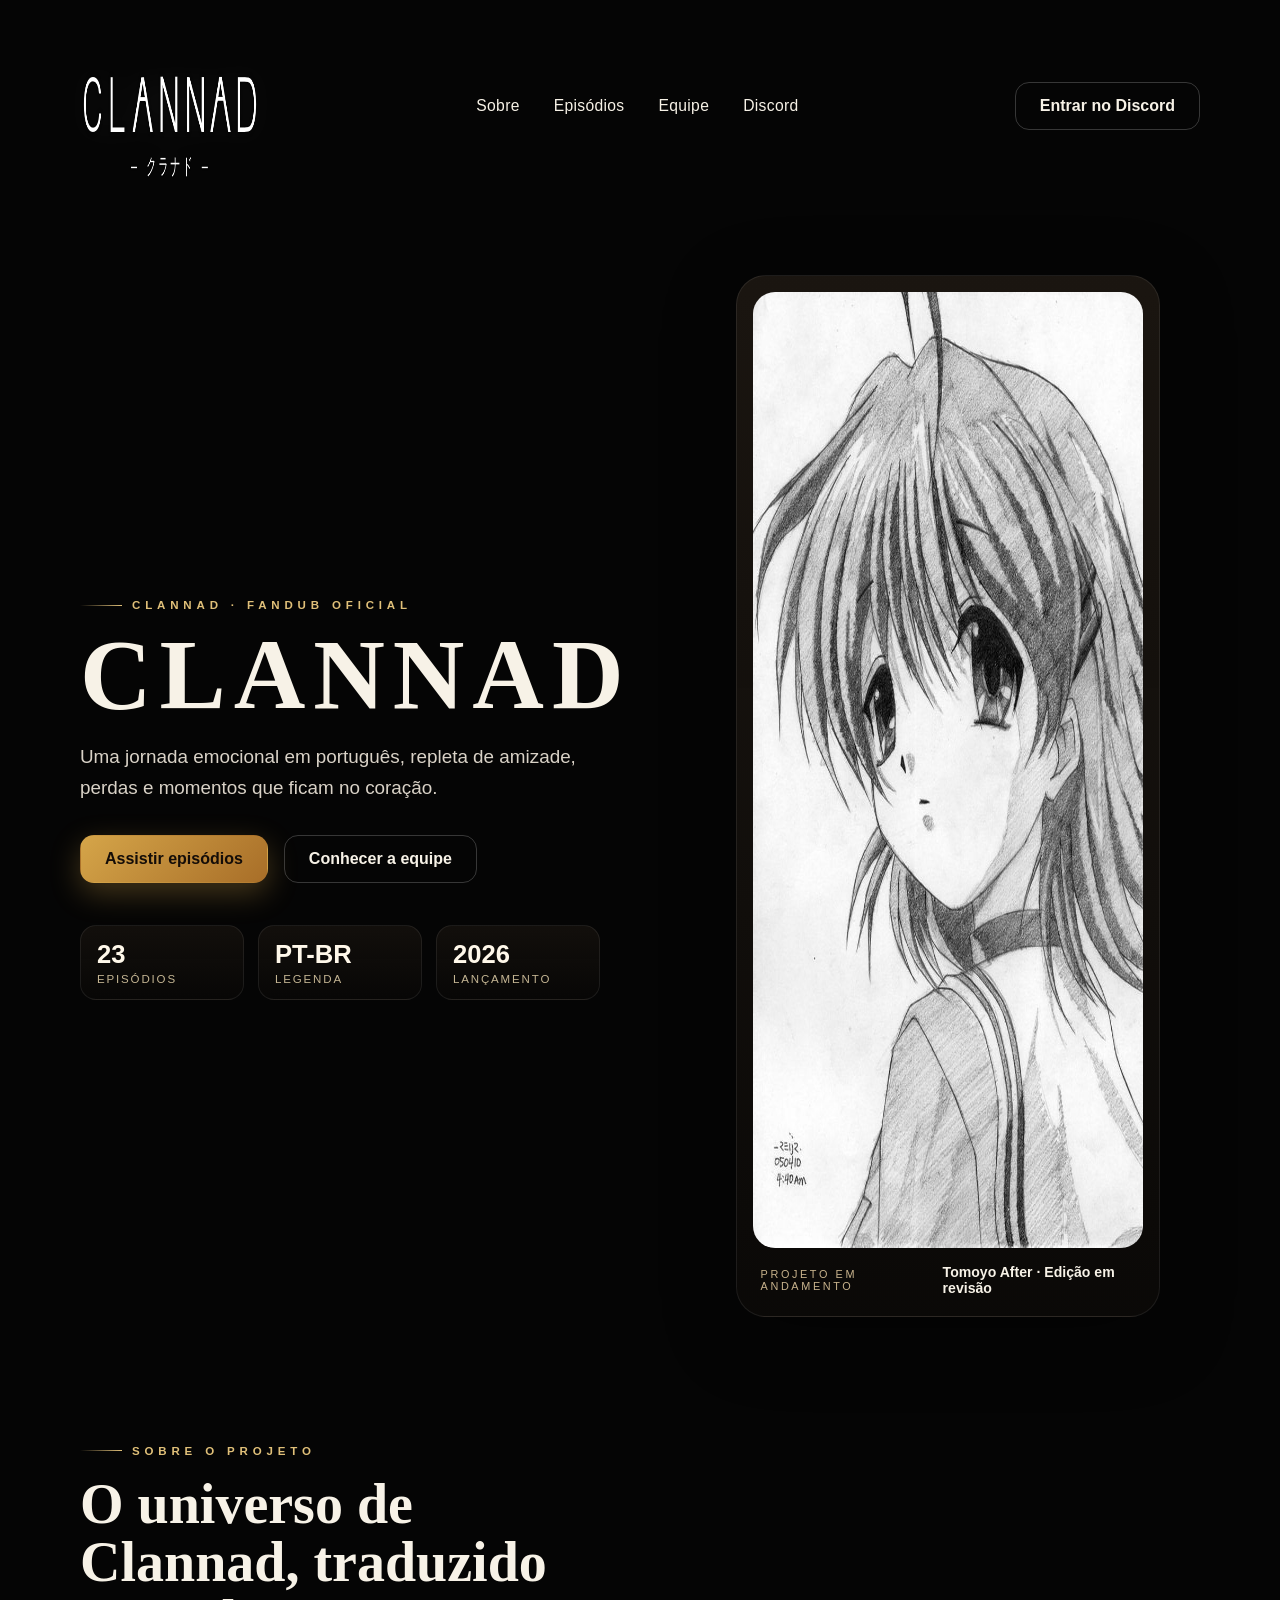
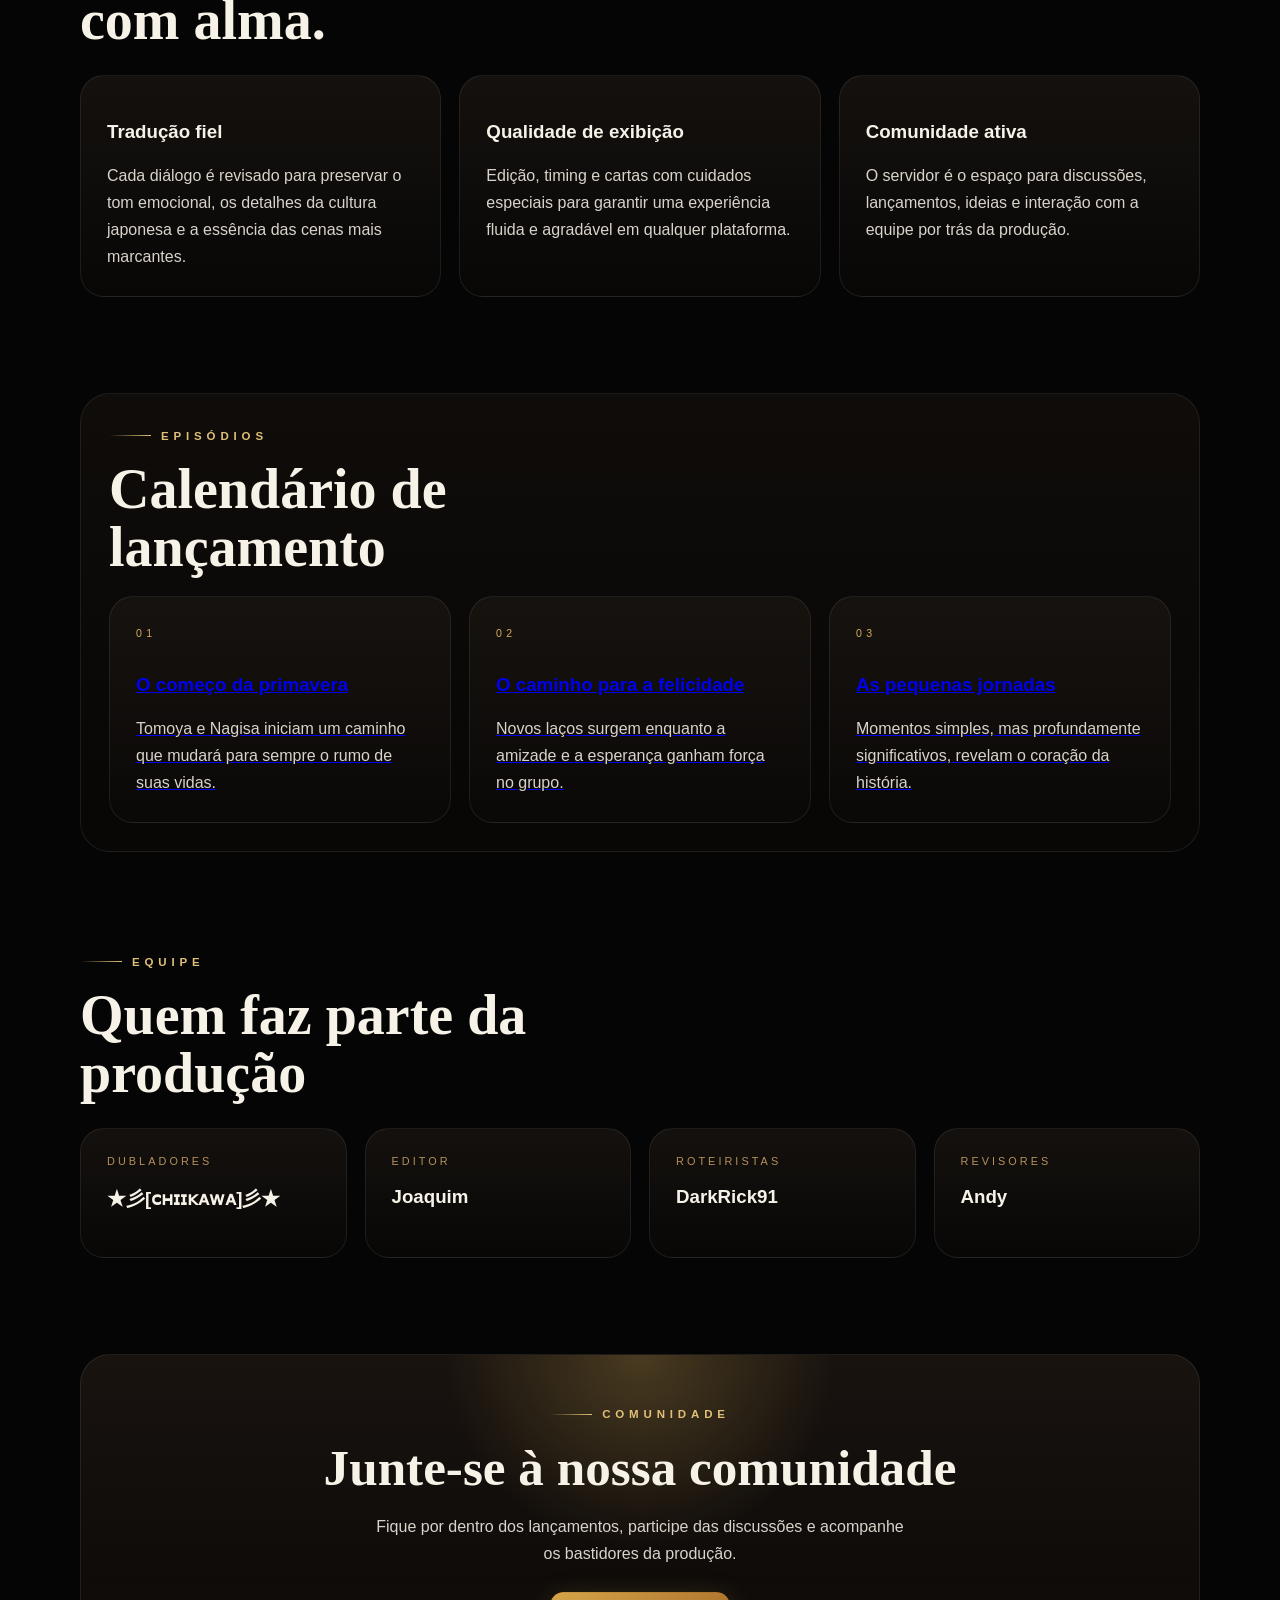
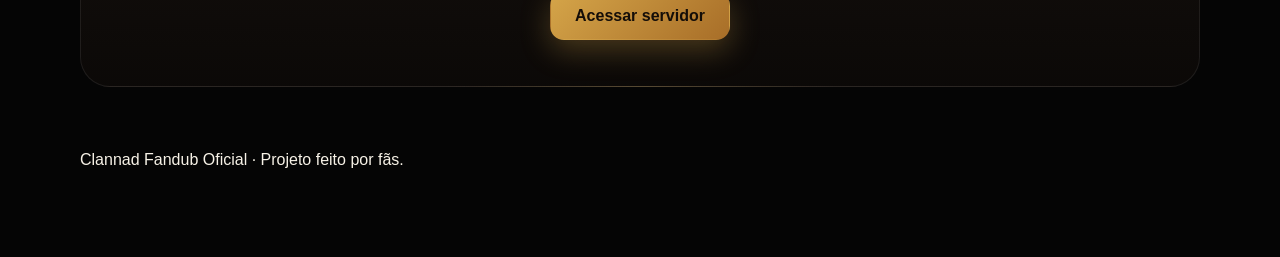
==== commit 5fdea88a: "Update index.html" ====
--- a/index.html
+++ b/index.html
@@ -1,16 +1,29 @@
 <!DOCTYPE html>
 <html lang="pt-BR">
+
 <head>
     <meta charset="UTF-8">
     <meta name="viewport" content="width=device-width, initial-scale=1.0">
+    <meta name="description" content="Projeto Clannad Fandub Oficial em português, com episódios, equipe, comunidade e bastidores da produção.">
+    <meta name="theme-color" content="#050505">
+
+    <!-- Metadados sociais melhoram o preview do link no Discord e redes sociais. -->
+    <meta property="og:type" content="website">
+    <meta property="og:locale" content="pt_BR">
+    <meta property="og:title" content="Clannad Fandub Oficial">
+    <meta property="og:description" content="Uma jornada emocional em português, repleta de amizade, perdas e momentos que ficam no coração.">
+    <meta property="og:image" content="Logo.png">
+    <meta property="og:site_name" content="Clannad Fandub Oficial">
+
     <title>Clannad Fandub Oficial</title>
     <link rel="stylesheet" href="style.css">
 </head>
+
 <body>
     <div class="page">
         <header class="site-header" id="topo">
             <a class="brand" href="#topo" aria-label="Clannad Fandub Oficial">
-                <img src="Logo.png" alt="Clannad Fandub Oficial" class="logo">
+                <img src="Logo.png" alt="Logo do Clannad Fandub Oficial" class="logo" width="400" height="155">
             </a>
 
             <nav class="nav" aria-label="Navegação principal">
@@ -26,16 +39,16 @@
         </header>
 
         <main>
-            <section class="hero" id="home">
+            <section class="hero" id="home" aria-labelledby="hero-title">
                 <div class="hero-copy">
                     <span class="eyebrow">Clannad · Fandub Oficial</span>
-                    <h1>Clannad</h1>
+                    <h1 id="hero-title">Clannad</h1>
                     <p class="subtitle">
                         Uma jornada emocional em português, repleta de amizade, perdas e momentos
                         que ficam no coração.
                     </p>
 
-                    <div class="hero-actions">
+                    <div class="hero-actions" aria-label="Ações principais">
                         <a class="button button-primary" href="#episodios">Assistir episódios</a>
                         <a class="button button-secondary" href="#equipe">Conhecer a equipe</a>
                     </div>
@@ -51,25 +64,25 @@
                         </li>
                         <li>
                             <strong>2026</strong>
-                            <span>Release</span>
+                            <span>Lançamento</span>
                         </li>
                     </ul>
                 </div>
 
-                <div class="hero-card" aria-label="Capa da produção Clannad Fandub">
-                    <img src="BG.jpg" alt="Ilustração de Clannad">
-                    <div class="card-caption">
+                <figure class="hero-card" aria-label="Capa da produção Clannad Fandub">
+                    <img src="BG.jpg" alt="Arte de Clannad usada como capa do projeto fandub" width="736" height="956">
+                    <figcaption class="card-caption">
                         <span>Projeto em andamento</span>
-                        <strong>Tomoyo After • Edição em revisão</strong>
-                    </div>
-                </div>
+                        <strong>Tomoyo After · Edição em revisão</strong>
+                    </figcaption>
+                </figure>
             </section>
 
-            <section class="section about" id="sobre">
-                <div class="section-heading">
+            <section class="section about" id="sobre" aria-labelledby="sobre-title">
+                <header class="section-heading">
                     <span class="eyebrow">Sobre o projeto</span>
-                    <h2>O universo de Clannad, traduzido com alma.</h2>
-                </div>
+                    <h2 id="sobre-title">O universo de Clannad, traduzido com alma.</h2>
+                </header>
 
                 <div class="about-grid">
                     <article class="about-card">
@@ -96,38 +109,44 @@
                 </div>
             </section>
 
-            <section class="section release" id="episodios">
+            <section class="section release" id="episodios" aria-labelledby="episodios-title">
                 <div class="release-panel">
-                    <div class="section-heading release-heading">
+                    <header class="section-heading release-heading">
                         <span class="eyebrow">Episódios</span>
-                        <h2>Calendário de lançamento</h2>
-                    </div>
+                        <h2 id="episodios-title">Calendário de lançamento</h2>
+                    </header>
 
                     <div class="timeline">
+                        <a href="https://watch.plex.tv/pt-BR/show/clannad/season/1">
                         <article class="episode-card">
                             <span class="episode-number">01</span>
                             <h3>O começo da primavera</h3>
                             <p>Tomoya e Nagisa iniciam um caminho que mudará para sempre o rumo de suas vidas.</p>
                         </article>
+                        </a>
+                        <a href="https://watch.plex.tv/pt-BR/show/clannad/season/1">
                         <article class="episode-card">
                             <span class="episode-number">02</span>
                             <h3>O caminho para a felicidade</h3>
                             <p>Novos laços surgem enquanto a amizade e a esperança ganham força no grupo.</p>
                         </article>
+                        </a>
+                        <a href="https://watch.plex.tv/pt-BR/show/clannad/season/1">
                         <article class="episode-card">
                             <span class="episode-number">03</span>
                             <h3>As pequenas jornadas</h3>
                             <p>Momentos simples, mas profundamente significativos, revelam o coração da história.</p>
                         </article>
+                        </a>
                     </div>
                 </div>
             </section>
 
-            <section class="section team" id="equipe">
-                <div class="section-heading">
+            <section class="section team" id="equipe" aria-labelledby="equipe-title">
+                <header class="section-heading">
                     <span class="eyebrow">Equipe</span>
-                    <h2>Quem faz parte da produção</h2>
-                </div>
+                    <h2 id="equipe-title">Quem faz parte da produção</h2>
+                </header>
 
                 <div class="team-grid">
                     <a class="team-card" href="dubladores.html">
@@ -149,18 +168,23 @@
                 </div>
             </section>
 
-            <section class="section cta" id="discord">
+            <section class="section cta" id="discord" aria-labelledby="discord-title">
                 <div class="cta-panel">
                     <span class="eyebrow">Comunidade</span>
-                    <h2>Junte-se à nossa comunidade</h2>
+                    <h2 id="discord-title">Junte-se à nossa comunidade</h2>
                     <p>
                         Fique por dentro dos lançamentos, participe das discussões e acompanhe os bastidores
                         da produção.
                     </p>
-                    <a class="button button-primary" href="https://discord.gg/mNWJQAfmnJ">Acessar servidor</a>
+                    <a class="button button-primary" href="https://discord.gg/mNWJQAfmnJ" target="_blank" rel="noopener noreferrer">Acessar servidor</a>
                 </div>
             </section>
         </main>
+
+        <footer class="site-footer">
+            <p>Clannad Fandub Oficial · Projeto feito por fãs.</p>
+        </footer>
     </div>
 </body>
+
 </html>
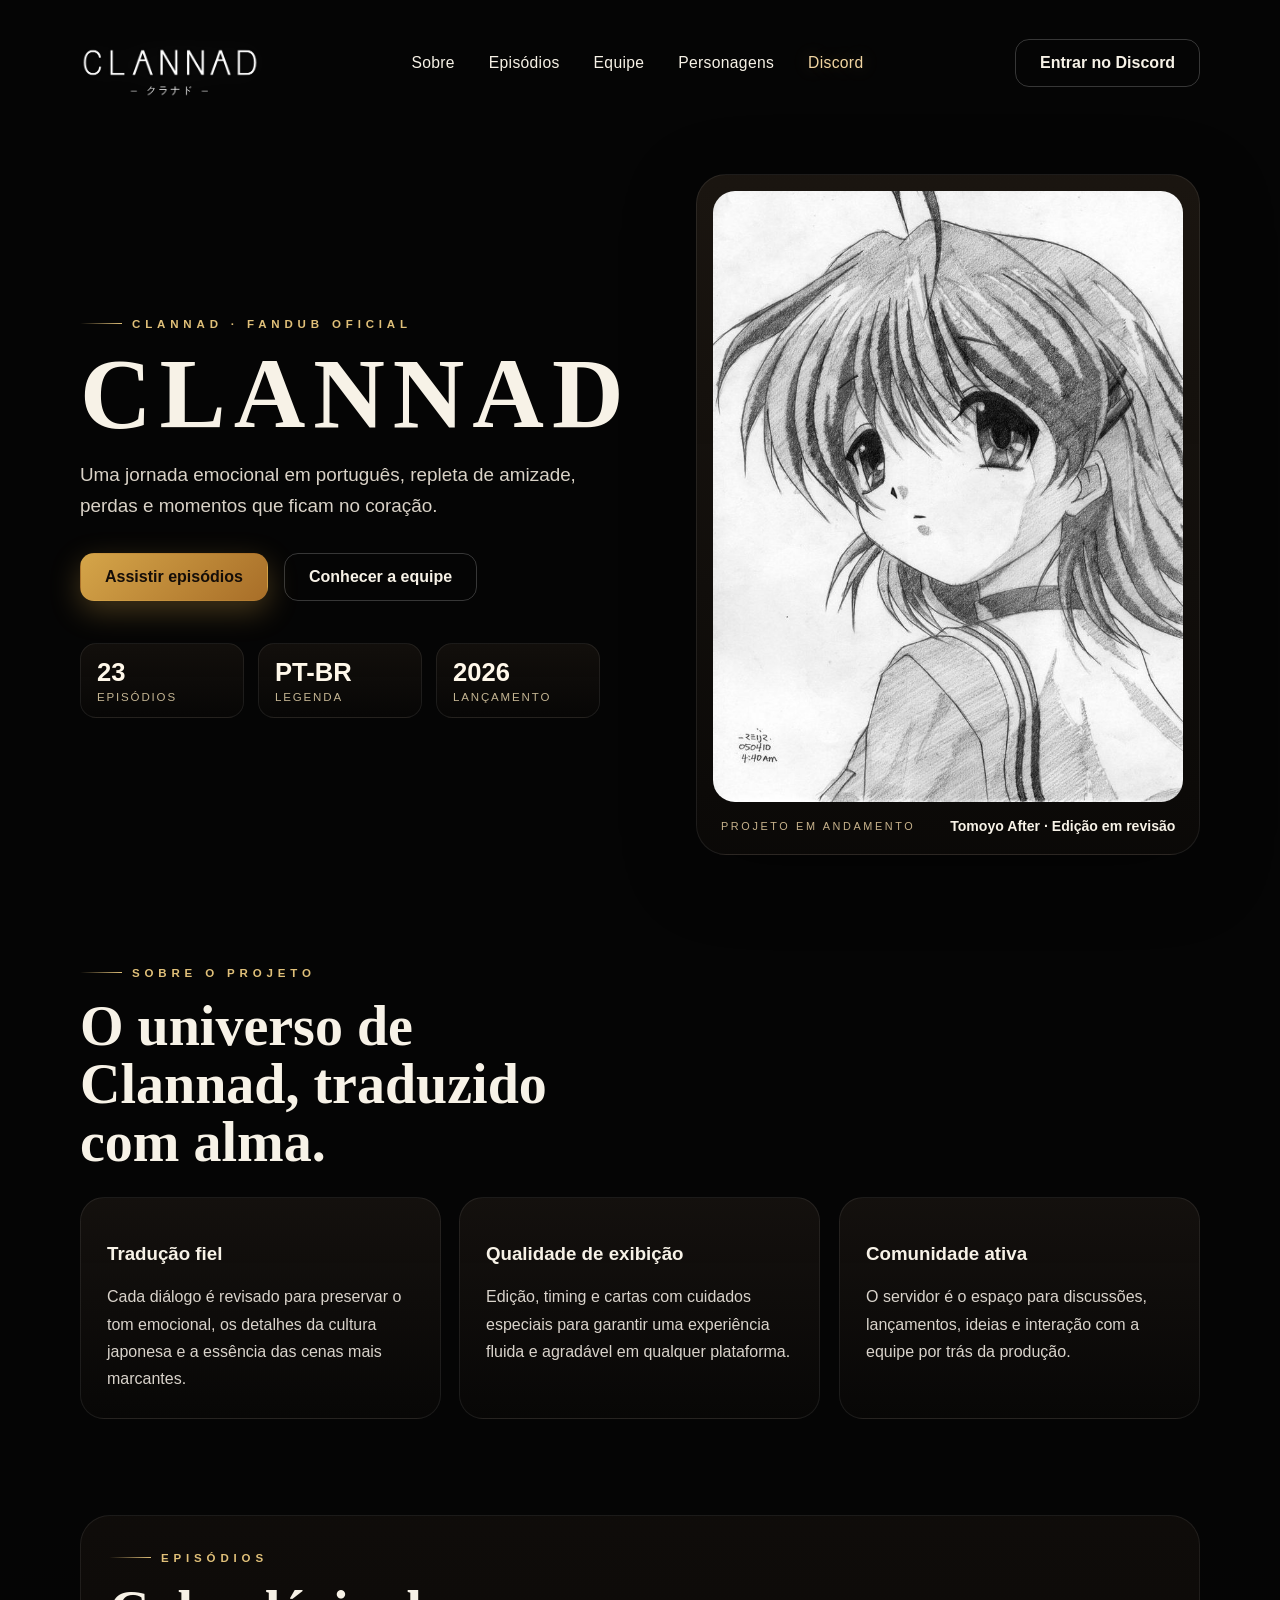
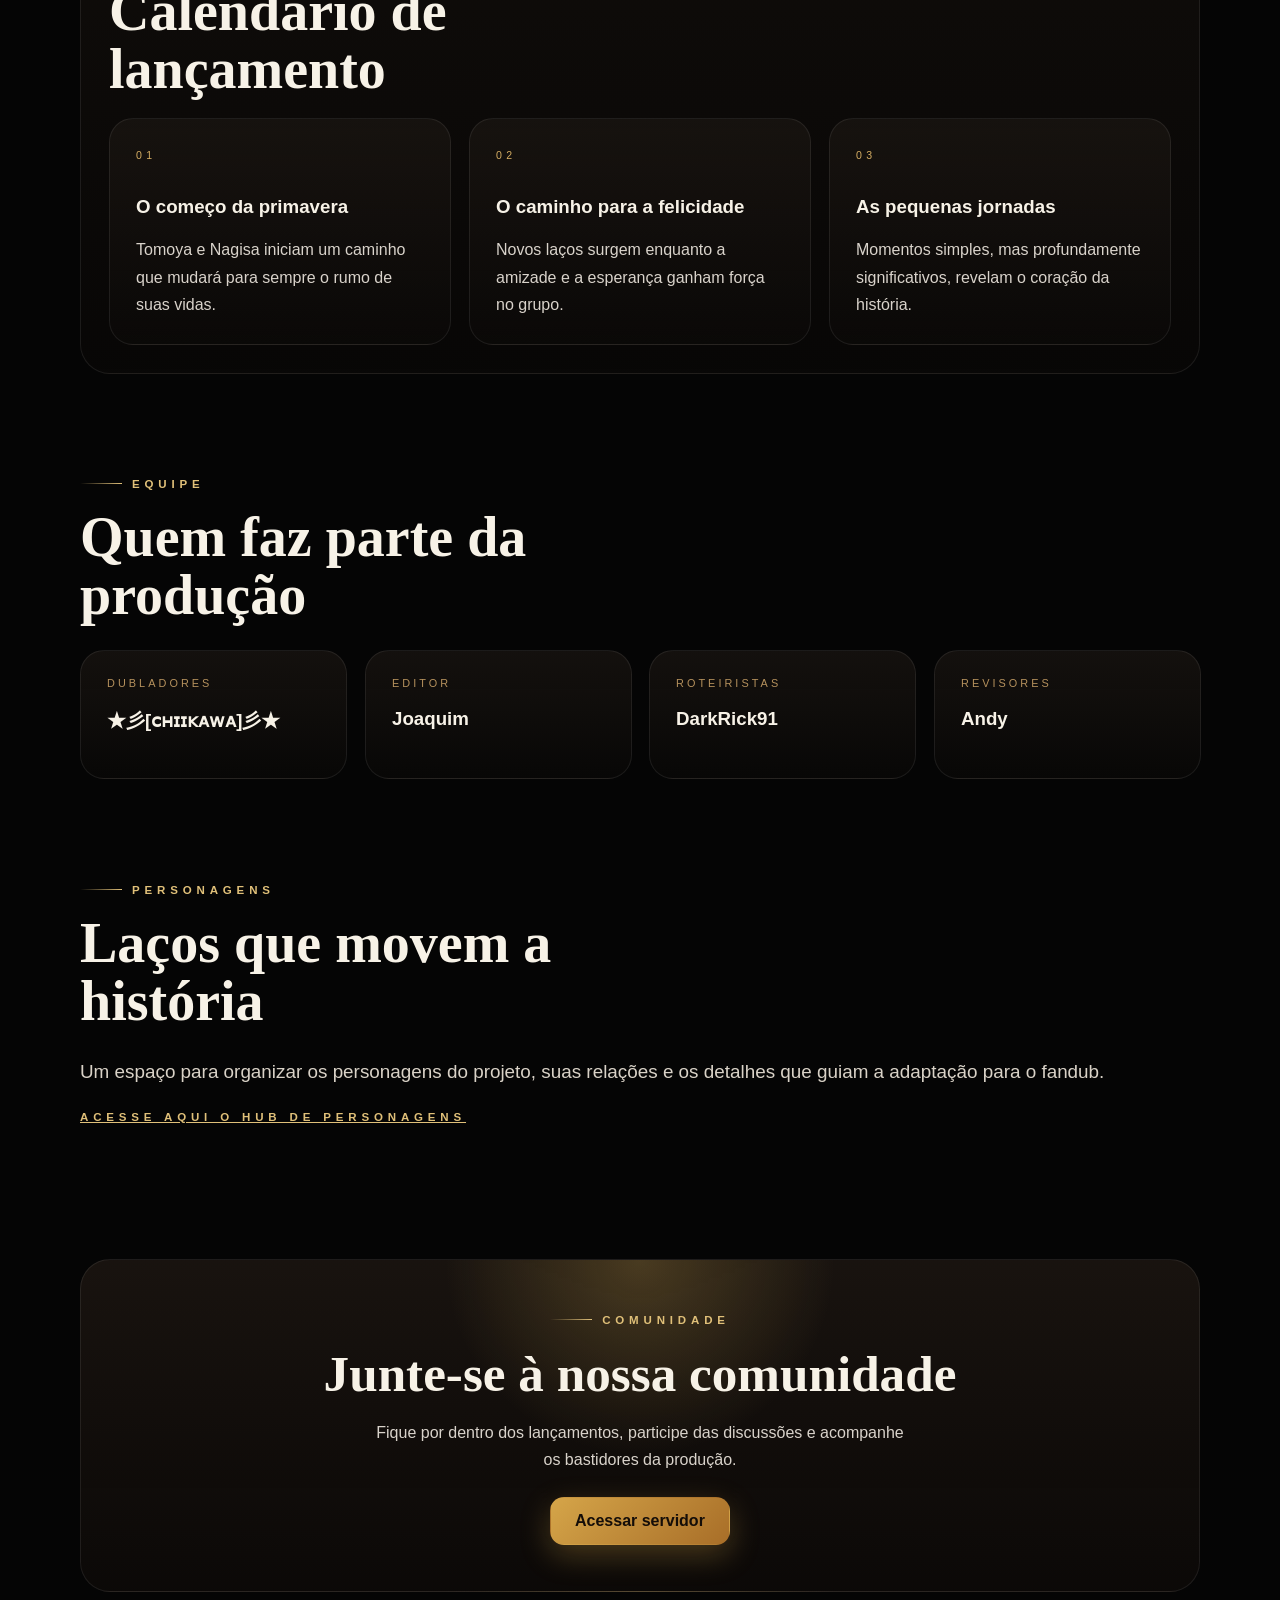
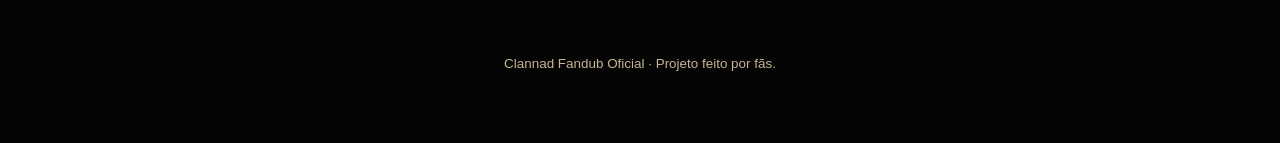
==== commit bd4f66ab: "[VT] Commit in GitHub Desktop" ====
--- a/index.html
+++ b/index.html
@@ -1,190 +1,199 @@
-<!DOCTYPE html>
-<html lang="pt-BR">
-
-<head>
-    <meta charset="UTF-8">
-    <meta name="viewport" content="width=device-width, initial-scale=1.0">
-    <meta name="description" content="Projeto Clannad Fandub Oficial em português, com episódios, equipe, comunidade e bastidores da produção.">
-    <meta name="theme-color" content="#050505">
-
-    <!-- Metadados sociais melhoram o preview do link no Discord e redes sociais. -->
-    <meta property="og:type" content="website">
-    <meta property="og:locale" content="pt_BR">
-    <meta property="og:title" content="Clannad Fandub Oficial">
-    <meta property="og:description" content="Uma jornada emocional em português, repleta de amizade, perdas e momentos que ficam no coração.">
-    <meta property="og:image" content="Logo.png">
-    <meta property="og:site_name" content="Clannad Fandub Oficial">
-
-    <title>Clannad Fandub Oficial</title>
-    <link rel="stylesheet" href="style.css">
-</head>
-
-<body>
-    <div class="page">
-        <header class="site-header" id="topo">
-            <a class="brand" href="#topo" aria-label="Clannad Fandub Oficial">
-                <img src="Logo.png" alt="Logo do Clannad Fandub Oficial" class="logo" width="400" height="155">
-            </a>
-
-            <nav class="nav" aria-label="Navegação principal">
-                <ul>
-                    <li><a href="#sobre">Sobre</a></li>
-                    <li><a href="#episodios">Episódios</a></li>
-                    <li><a href="#equipe">Equipe</a></li>
-                    <li><a href="#discord">Discord</a></li>
-                </ul>
-            </nav>
-
-            <a class="button button-outline" href="https://discord.gg/mNWJQAfmnJ" target="_blank" rel="noopener noreferrer">Entrar no Discord</a>
-        </header>
-
-        <main>
-            <section class="hero" id="home" aria-labelledby="hero-title">
-                <div class="hero-copy">
-                    <span class="eyebrow">Clannad · Fandub Oficial</span>
-                    <h1 id="hero-title">Clannad</h1>
-                    <p class="subtitle">
-                        Uma jornada emocional em português, repleta de amizade, perdas e momentos
-                        que ficam no coração.
-                    </p>
-
-                    <div class="hero-actions" aria-label="Ações principais">
-                        <a class="button button-primary" href="#episodios">Assistir episódios</a>
-                        <a class="button button-secondary" href="#equipe">Conhecer a equipe</a>
-                    </div>
-
-                    <ul class="hero-metadata" aria-label="Informações do projeto">
-                        <li>
-                            <strong>23</strong>
-                            <span>Episódios</span>
-                        </li>
-                        <li>
-                            <strong>PT-BR</strong>
-                            <span>Legenda</span>
-                        </li>
-                        <li>
-                            <strong>2026</strong>
-                            <span>Lançamento</span>
-                        </li>
-                    </ul>
-                </div>
-
-                <figure class="hero-card" aria-label="Capa da produção Clannad Fandub">
-                    <img src="BG.jpg" alt="Arte de Clannad usada como capa do projeto fandub" width="736" height="956">
-                    <figcaption class="card-caption">
-                        <span>Projeto em andamento</span>
-                        <strong>Tomoyo After · Edição em revisão</strong>
-                    </figcaption>
-                </figure>
-            </section>
-
-            <section class="section about" id="sobre" aria-labelledby="sobre-title">
-                <header class="section-heading">
-                    <span class="eyebrow">Sobre o projeto</span>
-                    <h2 id="sobre-title">O universo de Clannad, traduzido com alma.</h2>
-                </header>
-
-                <div class="about-grid">
-                    <article class="about-card">
-                        <h3>Tradução fiel</h3>
-                        <p>
-                            Cada diálogo é revisado para preservar o tom emocional, os detalhes da
-                            cultura japonesa e a essência das cenas mais marcantes.
-                        </p>
-                    </article>
-                    <article class="about-card">
-                        <h3>Qualidade de exibição</h3>
-                        <p>
-                            Edição, timing e cartas com cuidados especiais para garantir uma experiência
-                            fluida e agradável em qualquer plataforma.
-                        </p>
-                    </article>
-                    <article class="about-card">
-                        <h3>Comunidade ativa</h3>
-                        <p>
-                            O servidor é o espaço para discussões, lançamentos, ideias e interação com
-                            a equipe por trás da produção.
-                        </p>
-                    </article>
-                </div>
-            </section>
-
-            <section class="section release" id="episodios" aria-labelledby="episodios-title">
-                <div class="release-panel">
-                    <header class="section-heading release-heading">
-                        <span class="eyebrow">Episódios</span>
-                        <h2 id="episodios-title">Calendário de lançamento</h2>
-                    </header>
-
-                    <div class="timeline">
-                        <a href="https://watch.plex.tv/pt-BR/show/clannad/season/1">
-                        <article class="episode-card">
-                            <span class="episode-number">01</span>
-                            <h3>O começo da primavera</h3>
-                            <p>Tomoya e Nagisa iniciam um caminho que mudará para sempre o rumo de suas vidas.</p>
-                        </article>
-                        </a>
-                        <a href="https://watch.plex.tv/pt-BR/show/clannad/season/1">
-                        <article class="episode-card">
-                            <span class="episode-number">02</span>
-                            <h3>O caminho para a felicidade</h3>
-                            <p>Novos laços surgem enquanto a amizade e a esperança ganham força no grupo.</p>
-                        </article>
-                        </a>
-                        <a href="https://watch.plex.tv/pt-BR/show/clannad/season/1">
-                        <article class="episode-card">
-                            <span class="episode-number">03</span>
-                            <h3>As pequenas jornadas</h3>
-                            <p>Momentos simples, mas profundamente significativos, revelam o coração da história.</p>
-                        </article>
-                        </a>
-                    </div>
-                </div>
-            </section>
-
-            <section class="section team" id="equipe" aria-labelledby="equipe-title">
-                <header class="section-heading">
-                    <span class="eyebrow">Equipe</span>
-                    <h2 id="equipe-title">Quem faz parte da produção</h2>
-                </header>
-
-                <div class="team-grid">
-                    <a class="team-card" href="dubladores.html">
-                        <span class="team-role">Dubladores</span>
-                        <h3>★彡[ᴄʜɪɪᴋᴀᴡᴀ]彡★</h3>
-                    </a>
-                    <a class="team-card" href="editor.html">
-                        <span class="team-role">Editor</span>
-                        <h3>Joaquim</h3>
-                    </a>
-                    <a class="team-card" href="roteiristas.html">
-                        <span class="team-role">Roteiristas</span>
-                        <h3>DarkRick91</h3>
-                    </a>
-                    <a class="team-card" href="revisores.html">
-                        <span class="team-role">Revisores</span>
-                        <h3>Andy</h3>
-                    </a>
-                </div>
-            </section>
-
-            <section class="section cta" id="discord" aria-labelledby="discord-title">
-                <div class="cta-panel">
-                    <span class="eyebrow">Comunidade</span>
-                    <h2 id="discord-title">Junte-se à nossa comunidade</h2>
-                    <p>
-                        Fique por dentro dos lançamentos, participe das discussões e acompanhe os bastidores
-                        da produção.
-                    </p>
-                    <a class="button button-primary" href="https://discord.gg/mNWJQAfmnJ" target="_blank" rel="noopener noreferrer">Acessar servidor</a>
-                </div>
-            </section>
-        </main>
-
-        <footer class="site-footer">
-            <p>Clannad Fandub Oficial · Projeto feito por fãs.</p>
-        </footer>
-    </div>
-</body>
-
-</html>
+<!DOCTYPE html>
+<html lang="pt-BR">
+
+<head>
+    <meta charset="UTF-8">
+    <meta name="viewport" content="width=device-width, initial-scale=1.0">
+    <meta name="description" content="Projeto Clannad Fandub Oficial em português, com episódios, equipe, comunidade e bastidores da produção.">
+    <meta name="theme-color" content="#050505">
+
+    <meta property="og:type" content="website">
+    <meta property="og:locale" content="pt_BR">
+    <meta property="og:title" content="Clannad Fandub Oficial">
+    <meta property="og:description" content="Uma jornada emocional em português, repleta de amizade, perdas e momentos que ficam no coração.">
+    <meta property="og:image" content="Logo.png">
+    <meta property="og:site_name" content="Clannad Fandub Oficial">
+
+    <title>Clannad Fandub Oficial</title>
+    <link rel="stylesheet" href="style.css">
+</head>
+
+<body>
+    <div class="page">
+        <header class="site-header" id="topo">
+            <a class="brand" href="#topo" aria-label="Clannad Fandub Oficial">
+                <img src="Logo.png" alt="Logo do Clannad Fandub Oficial" class="logo" width="400" height="155">
+            </a>
+
+            <nav class="nav" aria-label="Navegação principal">
+                <ul>
+                    <li><a href="#sobre">Sobre</a></li>
+                    <li><a href="#episodios">Episódios</a></li>
+                    <li><a href="#equipe">Equipe</a></li>
+                    <li><a href="#personagens">Personagens</a></li>
+                    <li><a href="#discord">Discord</a></li>
+                </ul>
+            </nav>
+
+            <a class="button button-outline" href="https://discord.gg/mNWJQAfmnJ" target="_blank" rel="noopener noreferrer">Entrar no Discord</a>
+        </header>
+
+        <main>
+            <section class="hero" id="home" aria-labelledby="hero-title">
+                <div class="hero-copy">
+                    <span class="eyebrow">Clannad · Fandub Oficial</span>
+                    <h1 id="hero-title">Clannad</h1>
+                    <p class="subtitle">
+                        Uma jornada emocional em português, repleta de amizade, perdas e momentos
+                        que ficam no coração.
+                    </p>
+
+                    <div class="hero-actions" aria-label="Ações principais">
+                        <a class="button button-primary" href="#episodios">Assistir episódios</a>
+                        <a class="button button-secondary" href="#equipe">Conhecer a equipe</a>
+                    </div>
+
+                    <ul class="hero-metadata" aria-label="Informações do projeto">
+                        <li>
+                            <strong>23</strong>
+                            <span>Episódios</span>
+                        </li>
+                        <li>
+                            <strong>PT-BR</strong>
+                            <span>Legenda</span>
+                        </li>
+                        <li>
+                            <strong>2026</strong>
+                            <span>Lançamento</span>
+                        </li>
+                    </ul>
+                </div>
+
+                <figure class="hero-card" aria-label="Capa da produção Clannad Fandub">
+                    <img src="BG.jpg" alt="Arte de Clannad usada como capa do projeto fandub" width="736" height="956">
+                    <figcaption class="card-caption">
+                        <span>Projeto em andamento</span>
+                        <strong>Tomoyo After · Edição em revisão</strong>
+                    </figcaption>
+                </figure>
+            </section>
+
+            <section class="section about" id="sobre" aria-labelledby="sobre-title">
+                <header class="section-heading">
+                    <span class="eyebrow">Sobre o projeto</span>
+                    <h2 id="sobre-title">O universo de Clannad, traduzido com alma.</h2>
+                </header>
+
+                <div class="about-grid">
+                    <article class="about-card">
+                        <h3>Tradução fiel</h3>
+                        <p>
+                            Cada diálogo é revisado para preservar o tom emocional, os detalhes da
+                            cultura japonesa e a essência das cenas mais marcantes.
+                        </p>
+                    </article>
+                    <article class="about-card">
+                        <h3>Qualidade de exibição</h3>
+                        <p>
+                            Edição, timing e cartas com cuidados especiais para garantir uma experiência
+                            fluida e agradável em qualquer plataforma.
+                        </p>
+                    </article>
+                    <article class="about-card">
+                        <h3>Comunidade ativa</h3>
+                        <p>
+                            O servidor é o espaço para discussões, lançamentos, ideias e interação com
+                            a equipe por trás da produção.
+                        </p>
+                    </article>
+                </div>
+            </section>
+
+            <section class="section release" id="episodios" aria-labelledby="episodios-title">
+                <div class="release-panel">
+                    <header class="section-heading release-heading">
+                        <span class="eyebrow">Episódios</span>
+                        <h2 id="episodios-title">Calendário de lançamento</h2>
+                    </header>
+
+                    <div class="timeline">
+                        <a class="episode-card" href="https://watch.plex.tv/pt-BR/show/clannad/season/1" target="_blank" rel="noopener noreferrer">
+                            <span class="episode-number">01</span>
+                            <h3>O começo da primavera</h3>
+                            <p>Tomoya e Nagisa iniciam um caminho que mudará para sempre o rumo de suas vidas.</p>
+                        </a>
+                        <a class="episode-card" href="https://watch.plex.tv/pt-BR/show/clannad/season/1" target="_blank" rel="noopener noreferrer">
+                            <span class="episode-number">02</span>
+                            <h3>O caminho para a felicidade</h3>
+                            <p>Novos laços surgem enquanto a amizade e a esperança ganham força no grupo.</p>
+                        </a>
+                        <a class="episode-card" href="https://watch.plex.tv/pt-BR/show/clannad/season/1" target="_blank" rel="noopener noreferrer">
+                            <span class="episode-number">03</span>
+                            <h3>As pequenas jornadas</h3>
+                            <p>Momentos simples, mas profundamente significativos, revelam o coração da história.</p>
+                        </a>
+                    </div>
+                </div>
+            </section>
+
+            <section class="section team" id="equipe" aria-labelledby="equipe-title">
+                <header class="section-heading">
+                    <span class="eyebrow">Equipe</span>
+                    <h2 id="equipe-title">Quem faz parte da produção</h2>
+                </header>
+
+                <div class="team-grid">
+                    <a class="team-card" href="dubladores.html">
+                        <span class="team-role">Dubladores</span>
+                        <h3>★彡[ᴄʜɪɪᴋᴀᴡᴀ]彡★</h3>
+                    </a>
+                    <a class="team-card" href="editor.html">
+                        <span class="team-role">Editor</span>
+                        <h3>Joaquim</h3>
+                    </a>
+                    <a class="team-card" href="roteiristas.html">
+                        <span class="team-role">Roteiristas</span>
+                        <h3>DarkRick91</h3>
+                    </a>
+                    <a class="team-card" href="revisores.html">
+                        <span class="team-role">Revisores</span>
+                        <h3>Andy</h3>
+                    </a>
+                </div>
+            </section>
+
+            <section class="section character-hero" id="personagens" aria-labelledby="personagens-title">
+                <header class="section-heading reveal" data-reveal="up">
+                    <span class="eyebrow">Personagens</span>
+                    <h2 id="personagens-title">Laços que movem a história</h2>
+                </header>
+
+                <p class="subtitle reveal" data-reveal="up" data-delay="120">
+                    Um espaço para organizar os personagens do projeto, suas relações e os detalhes que
+                    guiam a adaptação para o fandub.
+                </p>
+                <h5 class="acess_personagem"><a href="Personagens.html">Acesse aqui o HUB de personagens</a></h5>
+            </section>
+
+            <section class="section cta" id="discord" aria-labelledby="discord-title">
+                <div class="cta-panel">
+                    <span class="eyebrow">Comunidade</span>
+                    <h2 id="discord-title">Junte-se à nossa comunidade</h2>
+                    <p>
+                        Fique por dentro dos lançamentos, participe das discussões e acompanhe os bastidores
+                        da produção.
+                    </p>
+                    <a class="button button-primary" href="https://discord.gg/mNWJQAfmnJ" target="_blank" rel="noopener noreferrer">Acessar servidor</a>
+                </div>
+            </section>
+        </main>
+
+        <footer class="site-footer">
+            <p>Clannad Fandub Oficial · Projeto feito por fãs.</p>
+        </footer>
+    </div>
+
+    <script src="script.js"></script>
+</body>
+
+</html>
--- a/style.css
+++ b/style.css
@@ -1,411 +1,562 @@
-html,
-body {
-    width: 100%;
-    min-height: 100%;
-    padding: 0;
-    margin: 0;
-    overflow-x: hidden;
-    background: #050505;
-}
-
-body {
-    position: relative;
-    color: #f7f2e7;
-    font-family: 'Segoe UI', 'Helvetica Neue', Arial, sans-serif;
-}
-
-body::before {
-    content: '';
-    position: fixed;
-    inset: 0;
-    background:
-        radial-gradient(circle at 18% 18%, rgba(222, 180, 87, 0.4), transparent 14%),
-        radial-gradient(circle at 80% 20%, rgba(170, 37, 37, 0.35), transparent 14%),
-        linear-gradient(90deg, rgba(8, 6, 6, 0.94) 0%, rgba(8, 6, 6, 0.72) 42%, rgba(8, 6, 6, 0.56) 58%, rgba(8, 6, 6, 0.88) 100%);
-    z-index: -2;
-}
-
-body::after {
-    content: '';
-    position: fixed;
-    inset: 0;
-    background: url('BG.jpg') center right / cover no-repeat;
-    opacity: 0.34;
-    filter: saturate(1.15) brightness(0.55) contrast(1.08);
-    z-index: -3;
-}
-
-.page {
-    width: min(1120px, calc(100vw - 64px));
-    margin: 0 auto;
-    padding-bottom: 72px;
-}
-
-.site-header {
-    display: flex;
-    align-items: center;
-    justify-content: space-between;
-    gap: 24px;
-    padding: 28px 0;
-}
-
-.brand {
-    display: flex;
-    align-items: center;
-}
-
-.logo {
-    width: 180px;
-    filter: drop-shadow(0 0 14px rgba(255, 255, 255, 0.08));
-}
-
-.nav ul {
-    display: flex;
-    align-items: center;
-    gap: 34px;
-    margin: 0;
-    padding: 0;
-    list-style: none;
-}
-
-.nav a {
-    color: #f7f2e7;
-    text-decoration: none;
-    font-size: 0.98rem;
-    letter-spacing: 0.02em;
-}
-
-.nav a:hover,
-.nav a:focus-visible {
-    color: #f2d6a2;
-}
-
-.button {
-    display: inline-flex;
-    align-items: center;
-    justify-content: center;
-    padding: 14px 24px;
-    border-radius: 14px;
-    font-weight: 600;
-    text-decoration: none;
-    border: 1px solid transparent;
-    transition: transform 0.2s ease, box-shadow 0.2s ease;
-}
-
-.button:hover,
-.button:focus-visible {
-    transform: translateY(-2px);
-}
-
-.button-primary {
-    background: linear-gradient(135deg, #d5a549, #a86e28);
-    color: #140d08;
-    box-shadow: 0 10px 30px rgba(213, 165, 73, 0.3);
-}
-
-.button-secondary,
-.button-outline {
-    border-color: rgba(255, 255, 255, 0.2);
-    background: transparent;
-    color: #f7f2e7;
-}
-
-.hero {
-    display: grid;
-    grid-template-columns: 1.05fr 0.95fr;
-    align-items: center;
-    gap: 58px;
-    padding: 48px 0 56px;
-}
-
-.hero-copy {
-    max-width: 520px;
-}
-
-.eyebrow {
-    display: inline-flex;
-    align-items: center;
-    gap: 10px;
-    margin-bottom: 18px;
-    font-size: 0.72rem;
-    font-weight: 700;
-    letter-spacing: 0.42em;
-    text-transform: uppercase;
-    color: #e0c079;
-}
-
-.eyebrow::before {
-    content: '';
-    width: 42px;
-    height: 1px;
-    background: linear-gradient(90deg, transparent, #e0c079);
-}
-
-.hero h1 {
-    margin: 0;
-    font-family: Georgia, 'Times New Roman', serif;
-    font-size: clamp(4.2rem, 10vw, 6.2rem);
-    line-height: 0.92;
-    letter-spacing: 0.08em;
-    text-transform: uppercase;
-}
-
-.subtitle {
-    margin: 20px 0 0;
-    font-size: 1.18rem;
-    line-height: 1.65;
-    color: #d9d2c7;
-}
-
-.hero-actions {
-    display: flex;
-    align-items: center;
-    gap: 16px;
-    margin: 32px 0 42px;
-}
-
-.hero-metadata {
-    display: grid;
-    grid-template-columns: repeat(3, minmax(0, 1fr));
-    gap: 14px;
-    padding: 0;
-    margin: 0;
-    list-style: none;
-}
-
-.hero-metadata li {
-    padding: 14px 16px;
-    background: linear-gradient(180deg, rgba(30, 24, 18, 0.55), rgba(20, 16, 12, 0.22));
-    border: 1px solid rgba(255, 255, 255, 0.08);
-    border-radius: 16px;
-}
-
-.hero-metadata strong {
-    display: block;
-    font-size: 1.6rem;
-    color: #fff8ea;
-}
-
-.hero-metadata span {
-    display: block;
-    margin-top: 4px;
-    font-size: 0.72rem;
-    letter-spacing: 0.16em;
-    text-transform: uppercase;
-    color: #c4b593;
-}
-
-.hero-card {
-    padding: 16px;
-    background: linear-gradient(180deg, rgba(35, 28, 21, 0.72), rgba(20, 16, 12, 0.42));
-    border: 1px solid rgba(255, 255, 255, 0.08);
-    border-radius: 30px;
-    box-shadow: 0 18px 70px rgba(0, 0, 0, 0.35);
-}
-
-.hero-card img {
-    display: block;
-    width: 100%;
-    border-radius: 22px;
-}
-
-.card-caption {
-    display: flex;
-    align-items: center;
-    justify-content: space-between;
-    gap: 16px;
-    padding: 16px 8px 4px;
-}
-
-.card-caption span {
-    font-size: 0.68rem;
-    letter-spacing: 0.24em;
-    text-transform: uppercase;
-    color: #c7b28c;
-}
-
-.card-caption strong {
-    font-size: 0.88rem;
-}
-
-.section {
-    padding: 48px 0;
-}
-
-.section-heading {
-    max-width: 520px;
-    margin-bottom: 26px;
-}
-
-.section-heading h2 {
-    margin: 0;
-    font-family: Georgia, 'Times New Roman', serif;
-    font-size: clamp(2.6rem, 6vw, 3.5rem);
-    line-height: 1.04;
-}
-
-.about-grid {
-    display: grid;
-    grid-template-columns: repeat(3, minmax(0, 1fr));
-    gap: 18px;
-}
-
-.about-card,
-.team-card,
-.episode-card {
-    padding: 26px;
-    background: linear-gradient(180deg, rgba(28, 23, 19, 0.68), rgba(14, 12, 10, 0.42));
-    border: 1px solid rgba(255, 255, 255, 0.08);
-    border-radius: 24px;
-}
-
-.team-card {
-    display: block;
-    color: inherit;
-    text-decoration: none;
-}
-
-.about-card p,
-.episode-card p,
-.cta p {
-    margin: 0;
-    line-height: 1.7;
-    color: #d9d3cb;
-}
-
-.release-panel {
-    padding: 28px;
-    background: linear-gradient(180deg, rgba(22, 17, 13, 0.6), rgba(14, 11, 9, 0.4));
-    border: 1px solid rgba(255, 255, 255, 0.08);
-    border-radius: 30px;
-}
-
-.release-heading {
-    margin-bottom: 20px;
-}
-
-.timeline {
-    display: grid;
-    grid-template-columns: repeat(3, minmax(0, 1fr));
-    gap: 18px;
-}
-
-.episode-number {
-    display: inline-block;
-    margin-bottom: 16px;
-    font-size: 0.66rem;
-    letter-spacing: 0.42em;
-    text-transform: uppercase;
-    color: #d5ad62;
-}
-
-.team-grid {
-    display: grid;
-    grid-template-columns: repeat(4, minmax(0, 1fr));
-    gap: 18px;
-}
-
-.team-role {
-    display: block;
-    margin-bottom: 10px;
-    font-size: 0.68rem;
-    letter-spacing: 0.28em;
-    text-transform: uppercase;
-    color: #b5915d;
-}
-
-.cta-panel {
-    padding: 46px 24px;
-    text-align: center;
-    background: radial-gradient(circle at top, rgba(222, 180, 87, 0.25), transparent 30%),
-        linear-gradient(180deg, rgba(30, 23, 18, 0.78), rgba(18, 13, 10, 0.52));
-    border: 1px solid rgba(255, 255, 255, 0.08);
-    border-radius: 30px;
-}
-
-.cta-panel h2 {
-    margin: 0;
-    font-family: Georgia, 'Times New Roman', serif;
-    font-size: clamp(2.4rem, 6vw, 3.2rem);
-}
-
-.cta-panel p {
-    width: min(540px, 100%);
-    margin: 16px auto 24px;
-}
-
-@media (max-width: 960px) {
-    .site-header {
-        flex-wrap: wrap;
-        justify-content: center;
-    }
-
-    .nav {
-        width: 100%;
-    }
-
-    .nav ul {
-        justify-content: center;
-        gap: 22px;
-    }
-
-    .hero {
-        grid-template-columns: 1fr;
-        gap: 36px;
-        padding-top: 28px;
-    }
-
-    .hero-copy {
-        max-width: 100%;
-    }
-
-    .about-grid,
-    .timeline,
-    .team-grid {
-        grid-template-columns: repeat(2, minmax(0, 1fr));
-    }
-}
-
-@media (max-width: 640px) {
-    .page {
-        width: min(100vw - 36px, 1120px);
-    }
-
-    .site-header {
-        padding: 20px 0;
-    }
-
-    .logo {
-        width: 140px;
-    }
-
-    .nav ul {
-        gap: 14px 18px;
-        flex-wrap: wrap;
-    }
-
-    .button-outline {
-        width: 100%;
-    }
-
-    .hero-actions {
-        flex-direction: column;
-        align-items: stretch;
-    }
-
-    .hero-metadata,
-    .about-grid,
-    .timeline,
-    .team-grid {
-        grid-template-columns: 1fr;
-    }
-
-    .section {
-        padding: 36px 0;
-    }
-
-    .release-panel {
-        padding: 20px;
-    }
-}
-
+:root {
+    --color-bg: #050505;
+    --color-text: #f7f2e7;
+    --color-text-strong: #fff8ea;
+    --color-text-muted: #d9d3cb;
+    --color-text-soft: #d9d2c7;
+    --color-gold: #e0c079;
+    --color-gold-soft: #f2d6a2;
+    --color-gold-deep: #d5a549;
+    --color-bronze: #a86e28;
+    --color-bronze-soft: #d5ad62;
+    --color-border: rgba(255, 255, 255, 0.08);
+    --color-border-strong: rgba(255, 255, 255, 0.2);
+    --color-panel: rgba(28, 23, 19, 0.68);
+    --color-panel-deep: rgba(14, 12, 10, 0.42);
+    --color-button-text: #140d08;
+
+    --font-sans: 'Segoe UI', 'Helvetica Neue', Arial, sans-serif;
+    --font-serif: Georgia, 'Times New Roman', serif;
+
+    --space-xs: 0.5rem;
+    --space-sm: 0.875rem;
+    --space-md: 1rem;
+    --space-lg: 1.5rem;
+    --space-xl: 2rem;
+    --space-2xl: 3rem;
+    --space-3xl: 4.5rem;
+
+    --radius-sm: 14px;
+    --radius-md: 16px;
+    --radius-lg: 24px;
+    --radius-xl: 30px;
+    --shadow-soft: 0 18px 70px rgba(0, 0, 0, 0.35);
+    --shadow-gold: 0 10px 30px rgba(213, 165, 73, 0.3);
+    --transition-base: all 0.3s ease;
+    --page-width: 1120px;
+}
+
+* {
+    box-sizing: border-box;
+}
+
+html,
+body {
+    width: 100%;
+    min-height: 100%;
+    padding: 0;
+    margin: 0;
+    overflow-x: hidden;
+    background: var(--color-bg);
+    scroll-behavior: smooth;
+}
+
+body {
+    position: relative;
+    color: var(--color-text);
+    font-family: var(--font-sans);
+}
+
+body::before {
+    content: '';
+    position: fixed;
+    inset: 0;
+    background:
+        radial-gradient(circle at 18% 18%, rgba(222, 180, 87, 0.4), transparent 14%),
+        radial-gradient(circle at 80% 20%, rgba(170, 37, 37, 0.35), transparent 14%),
+        linear-gradient(90deg, rgba(8, 6, 6, 0.94) 0%, rgba(8, 6, 6, 0.72) 42%, rgba(8, 6, 6, 0.56) 58%, rgba(8, 6, 6, 0.88) 100%);
+    z-index: -2;
+}
+
+body::after {
+    content: '';
+    position: fixed;
+    inset: 0;
+    background: url('BG.jpg') center right / cover no-repeat;
+    opacity: 0.34;
+    filter: saturate(1.15) brightness(0.55) contrast(1.08);
+    z-index: -3;
+}
+
+a,
+button {
+    transition: var(--transition-base);
+}
+
+a:focus-visible,
+button:focus-visible {
+    outline: 2px solid var(--color-gold-soft);
+    outline-offset: 4px;
+}
+
+img {
+    height: auto;
+    max-width: 100%;
+}
+
+.page {
+    width: min(var(--page-width), calc(100vw - 64px));
+    margin: 0 auto;
+    padding-bottom: var(--space-3xl);
+}
+
+.site-header {
+    display: flex;
+    align-items: center;
+    justify-content: space-between;
+    gap: var(--space-lg);
+    padding: 28px 0;
+}
+
+.brand {
+    display: flex;
+    align-items: center;
+}
+
+.logo {
+    width: 180px;
+    filter: drop-shadow(0 0 14px rgba(255, 255, 255, 0.08));
+}
+
+.acess_personagem a{
+    display: inline-flex;
+    align-items: center;
+    gap: 10px;
+    margin-bottom: 18px;
+    font-size: 0.72rem;
+    font-weight: 700;
+    letter-spacing: 0.42em;
+    text-transform: uppercase;
+    color: var(--color-gold);
+}
+.nav ul {
+    display: flex;
+    align-items: center;
+    gap: 34px;
+    margin: 0;
+    padding: 0;
+    list-style: none;
+}
+
+.timeline a{
+    text-decoration: none;
+    color: var(--color-text);
+}
+.nav a {
+    color: var(--color-text);
+    text-decoration: none;
+    font-size: 0.98rem;
+    letter-spacing: 0.02em;
+}
+
+.nav a:hover,
+.nav a:focus-visible {
+    color: var(--color-gold-soft);
+}
+
+.button {
+    display: inline-flex;
+    align-items: center;
+    justify-content: center;
+    min-height: 48px;
+    padding: 14px 24px;
+    border: 1px solid transparent;
+    border-radius: var(--radius-sm);
+    font-weight: 600;
+    text-align: center;
+    text-decoration: none;
+    transition: var(--transition-base);
+}
+
+.button:hover,
+.button:focus-visible {
+    transform: translateY(-2px);
+}
+
+.button-primary {
+    background: linear-gradient(135deg, var(--color-gold-deep), var(--color-bronze));
+    color: var(--color-button-text);
+    box-shadow: var(--shadow-gold);
+}
+
+.button-secondary,
+.button-outline {
+    border-color: var(--color-border-strong);
+    background: transparent;
+    color: var(--color-text);
+}
+
+.hero {
+    display: grid;
+    grid-template-columns: minmax(0, 1.05fr) minmax(320px, 0.95fr);
+    align-items: center;
+    gap: clamp(2.25rem, 5vw, 3.625rem);
+    padding: var(--space-2xl) 0 56px;
+}
+
+.hero-copy {
+    max-width: 520px;
+}
+
+.eyebrow {
+    display: inline-flex;
+    align-items: center;
+    gap: 10px;
+    margin-bottom: 18px;
+    font-size: 0.72rem;
+    font-weight: 700;
+    letter-spacing: 0.42em;
+    text-transform: uppercase;
+    color: var(--color-gold);
+}
+
+.eyebrow::before {
+    content: '';
+    width: 42px;
+    height: 1px;
+    flex: 0 0 auto;
+    background: linear-gradient(90deg, transparent, var(--color-gold));
+}
+
+.hero h1 {
+    margin: 0;
+    font-family: var(--font-serif);
+    font-size: 6.2rem;
+    line-height: 0.92;
+    letter-spacing: 0.08em;
+    text-transform: uppercase;
+}
+
+.subtitle {
+    margin: 20px 0 0;
+    font-size: 1.18rem;
+    line-height: 1.65;
+    color: var(--color-text-soft);
+}
+
+.hero-actions {
+    display: flex;
+    align-items: center;
+    gap: var(--space-md);
+    margin: var(--space-xl) 0 42px;
+}
+
+/* auto-fit deixa os contadores fluidos sem precisar de novos breakpoints. */
+.hero-metadata {
+    display: grid;
+    grid-template-columns: repeat(auto-fit, minmax(min(100%, 140px), 1fr));
+    gap: var(--space-sm);
+    padding: 0;
+    margin: 0;
+    list-style: none;
+}
+
+.hero-metadata li {
+    padding: 14px 16px;
+    background: linear-gradient(180deg, rgba(30, 24, 18, 0.55), rgba(20, 16, 12, 0.22));
+    border: 1px solid var(--color-border);
+    border-radius: var(--radius-md);
+}
+
+.hero-metadata strong {
+    display: block;
+    font-size: 1.6rem;
+    color: var(--color-text-strong);
+}
+
+.hero-metadata span {
+    display: block;
+    margin-top: 4px;
+    font-size: 0.72rem;
+    letter-spacing: 0.16em;
+    text-transform: uppercase;
+    color: #c4b593;
+}
+
+.hero-card {
+    padding: var(--space-md);
+    margin: 0;
+    background: linear-gradient(180deg, rgba(35, 28, 21, 0.72), rgba(20, 16, 12, 0.42));
+    border: 1px solid var(--color-border);
+    border-radius: var(--radius-xl);
+    box-shadow: var(--shadow-soft);
+}
+
+.hero-card img {
+    display: block;
+    width: 100%;
+    border-radius: 22px;
+}
+
+.card-caption {
+    display: flex;
+    align-items: center;
+    justify-content: space-between;
+    gap: var(--space-md);
+    padding: var(--space-md) var(--space-xs) 4px;
+}
+
+.card-caption span {
+    font-size: 0.68rem;
+    letter-spacing: 0.24em;
+    text-transform: uppercase;
+    color: #c7b28c;
+}
+
+.card-caption strong {
+    font-size: 0.88rem;
+}
+
+.section {
+    padding: var(--space-2xl) 0;
+}
+
+.section-heading {
+    max-width: 520px;
+    margin-bottom: 26px;
+}
+
+.section-heading h1,
+.section-heading h2 {
+    margin: 0;
+    font-family: var(--font-serif);
+    font-size: 3.5rem;
+    line-height: 1.04;
+}
+
+/* Grids com minmax protegem cards de estouro em 320px e expandem bem em telas largas. */
+.about-grid,
+.timeline,
+.team-grid {
+    display: grid;
+    gap: 18px;
+}
+
+.about-grid {
+    grid-template-columns: repeat(auto-fit, minmax(min(100%, 250px), 1fr));
+}
+
+.timeline {
+    grid-template-columns: repeat(auto-fit, minmax(min(100%, 240px), 1fr));
+}
+
+.team-grid {
+    grid-template-columns: repeat(auto-fit, minmax(min(100%, 210px), 1fr));
+}
+
+.about-card,
+.team-card,
+.episode-card {
+    min-width: 0;
+    padding: 26px;
+    background: linear-gradient(180deg, var(--color-panel), var(--color-panel-deep));
+    border: 1px solid var(--color-border);
+    border-radius: var(--radius-lg);
+}
+
+.episode-card {
+    transition: var(--transition-base);
+}
+
+.episode-card:hover,
+.episode-card:focus-within {
+    transform: translateY(-4px);
+    border-color: rgba(255, 255, 255, 0.16);
+    box-shadow: 0 14px 34px rgba(0, 0, 0, 0.22);
+}
+
+.team-card {
+    display: block;
+    color: inherit;
+    text-decoration: none;
+    transition: var(--transition-base);
+}
+
+.team-card:hover,
+.team-card:focus-visible {
+    transform: translateY(-2px);
+    border-color: rgba(255, 255, 255, 0.16);
+}
+
+.about-card h3,
+.team-card h3,
+.episode-card h3 {
+    overflow-wrap: anywhere;
+}
+
+.about-card p,
+.episode-card p,
+.cta p {
+    margin: 0;
+    line-height: 1.7;
+    color: var(--color-text-muted);
+}
+
+.release-panel {
+    padding: 28px;
+    background: linear-gradient(180deg, rgba(22, 17, 13, 0.6), rgba(14, 11, 9, 0.4));
+    border: 1px solid var(--color-border);
+    border-radius: var(--radius-xl);
+}
+
+.release-heading {
+    margin-bottom: 20px;
+}
+
+.episode-number {
+    display: inline-block;
+    margin-bottom: var(--space-md);
+    font-size: 0.66rem;
+    letter-spacing: 0.42em;
+    text-transform: uppercase;
+    color: var(--color-bronze-soft);
+}
+
+.team-role {
+    display: block;
+    margin-bottom: 10px;
+    font-size: 0.68rem;
+    letter-spacing: 0.28em;
+    text-transform: uppercase;
+    color: #b5915d;
+}
+
+.cta-panel {
+    padding: 46px 24px;
+    text-align: center;
+    background: radial-gradient(circle at top, rgba(222, 180, 87, 0.25), transparent 30%),
+        linear-gradient(180deg, rgba(30, 23, 18, 0.78), rgba(18, 13, 10, 0.52));
+    border: 1px solid var(--color-border);
+    border-radius: var(--radius-xl);
+}
+
+.cta-panel h2 {
+    margin: 0;
+    font-family: var(--font-serif);
+    font-size: 3.2rem;
+}
+
+.cta-panel p {
+    width: min(540px, 100%);
+    margin: var(--space-md) auto var(--space-lg);
+}
+
+.site-footer {
+    padding-top: var(--space-md);
+    color: #c4b593;
+    font-size: 0.84rem;
+    text-align: center;
+}
+
+.site-footer p {
+    margin: 0;
+}
+
+@media (max-width: 960px) {
+    .site-header {
+        flex-wrap: wrap;
+        justify-content: center;
+    }
+
+    .nav {
+        width: 100%;
+    }
+
+    .nav ul {
+        justify-content: center;
+        gap: 22px;
+    }
+
+    .hero {
+        grid-template-columns: 1fr;
+        gap: 36px;
+        padding-top: 28px;
+    }
+
+    .hero-copy {
+        max-width: 100%;
+    }
+
+    .hero h1 {
+        font-size: 5.2rem;
+    }
+
+    .section-heading h1,
+    .section-heading h2 {
+        font-size: 3.1rem;
+    }
+
+    .cta-panel h2 {
+        font-size: 2.9rem;
+    }
+}
+
+@media (max-width: 640px) {
+    .page {
+        width: min(calc(100vw - 36px), var(--page-width));
+    }
+
+    .site-header {
+        padding: 20px 0;
+    }
+
+    .logo {
+        width: 140px;
+    }
+
+    .nav ul {
+        gap: 14px 18px;
+        flex-wrap: wrap;
+    }
+
+    .button-outline {
+        width: 100%;
+    }
+
+    .hero-actions,
+    .card-caption {
+        flex-direction: column;
+        align-items: stretch;
+    }
+
+    .section {
+        padding: 36px 0;
+    }
+
+    .release-panel {
+        padding: 20px;
+    }
+
+    .hero h1 {
+        font-size: 4.2rem;
+    }
+
+    .section-heading h1,
+    .section-heading h2 {
+        font-size: 2.6rem;
+    }
+
+    .cta-panel h2 {
+        font-size: 2.4rem;
+    }
+}
+
+@media (max-width: 380px) {
+    .page {
+        width: min(calc(100vw - 28px), var(--page-width));
+    }
+
+    .hero h1 {
+        font-size: 3.15rem;
+    }
+
+    .eyebrow {
+        letter-spacing: 0.28em;
+    }
+
+    .about-card,
+    .team-card,
+    .episode-card {
+        padding: 22px;
+    }
+}
